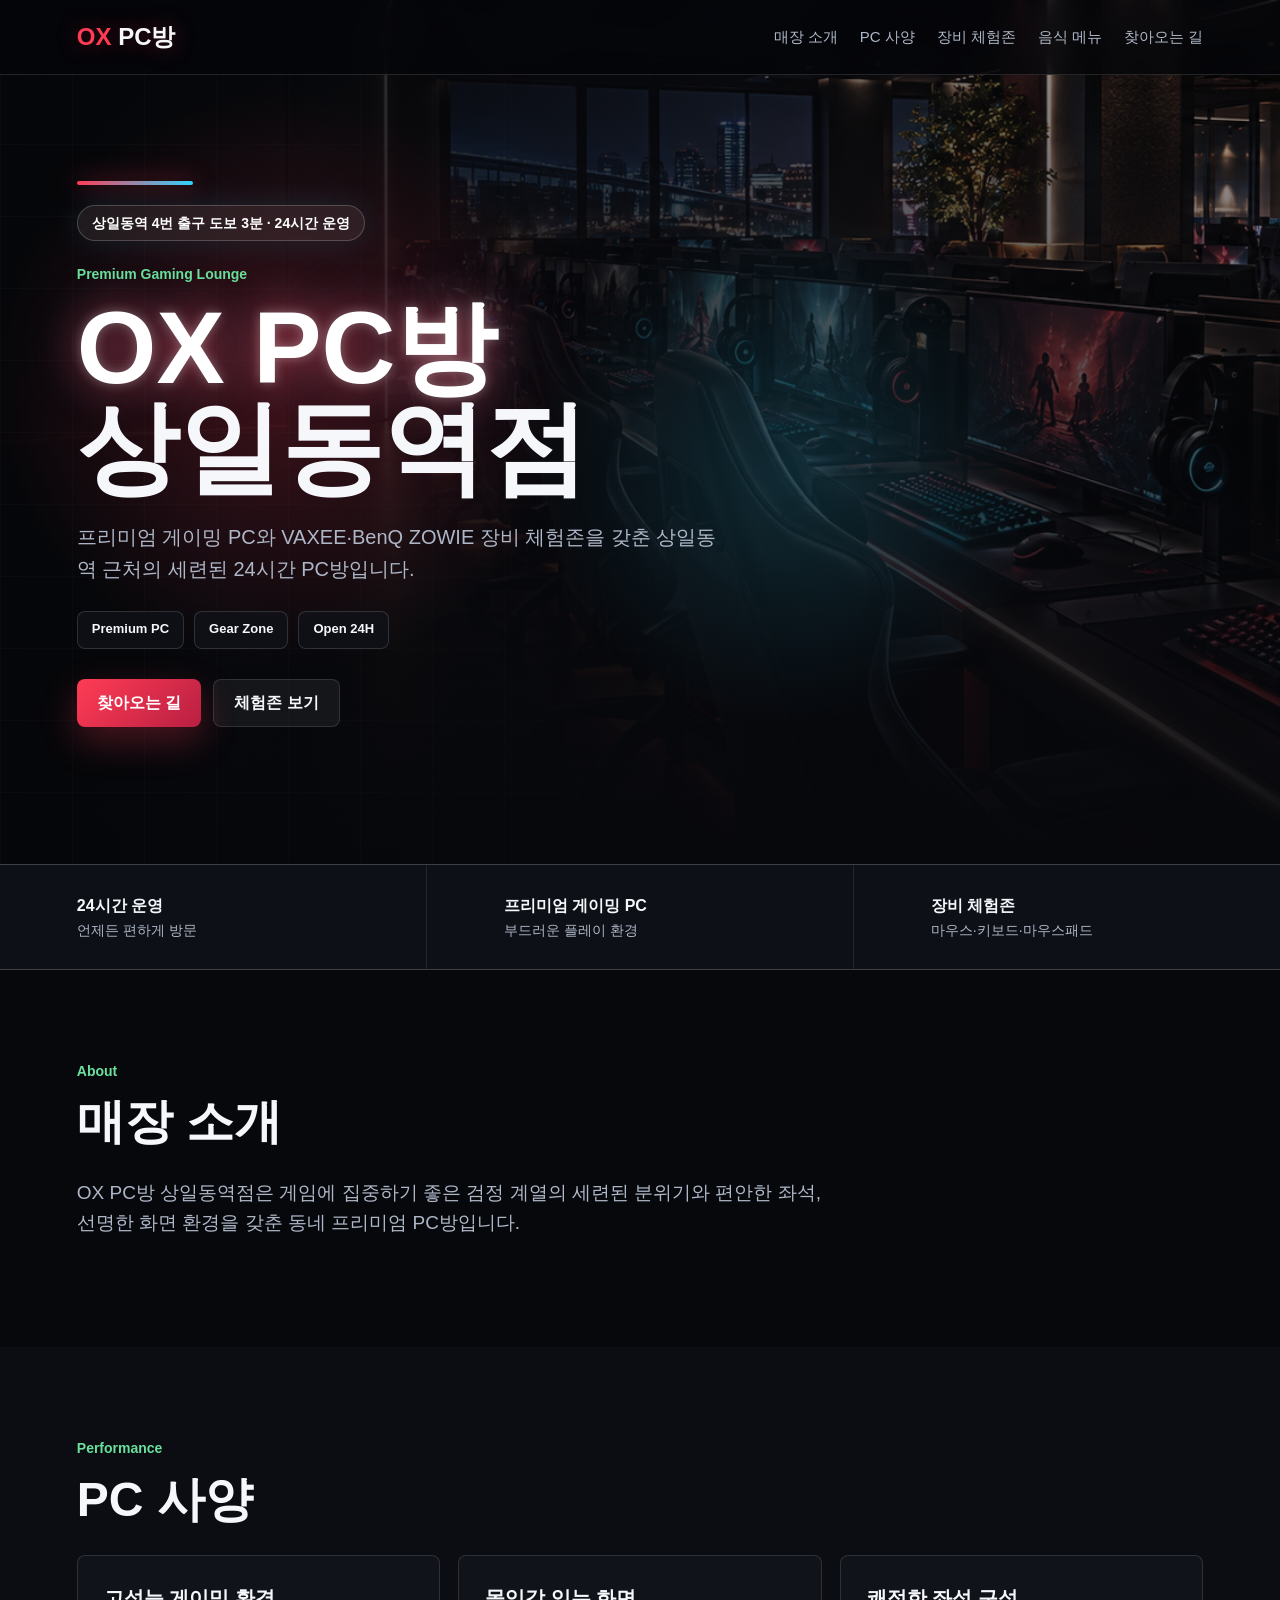
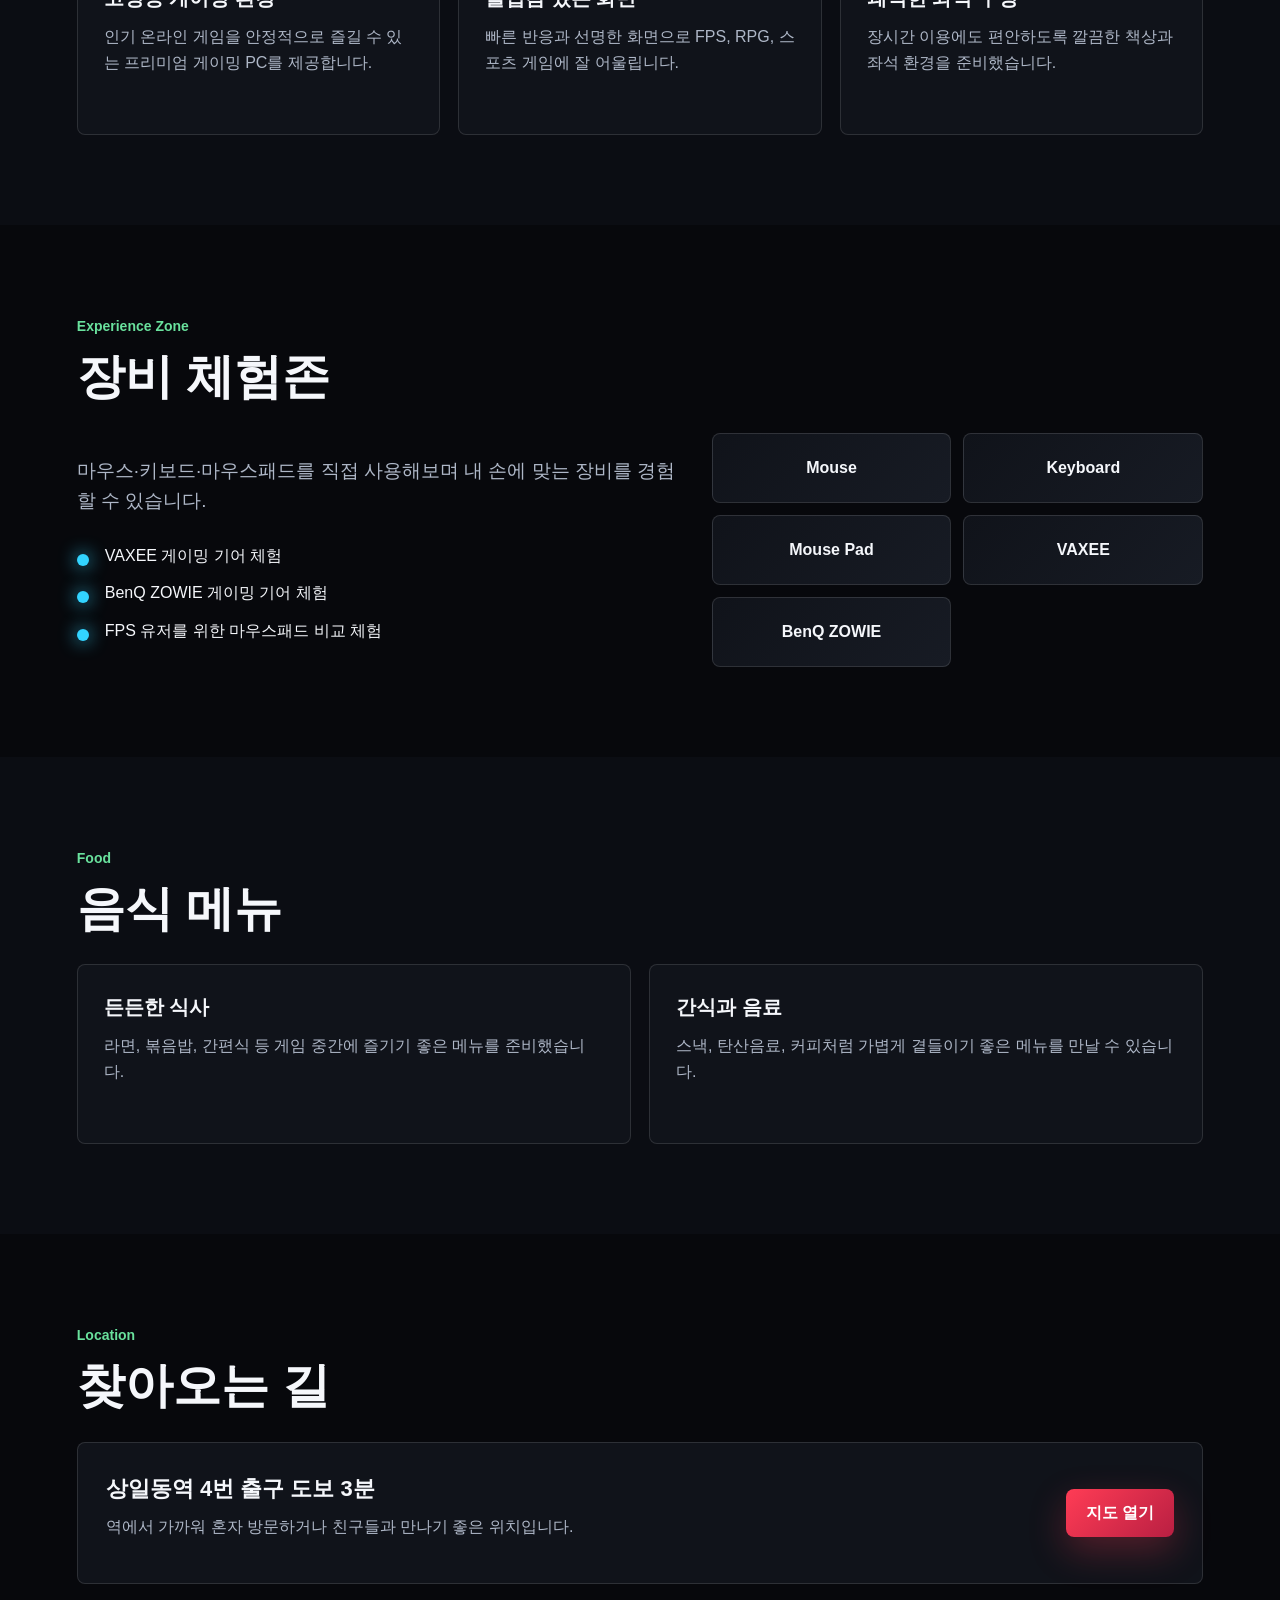
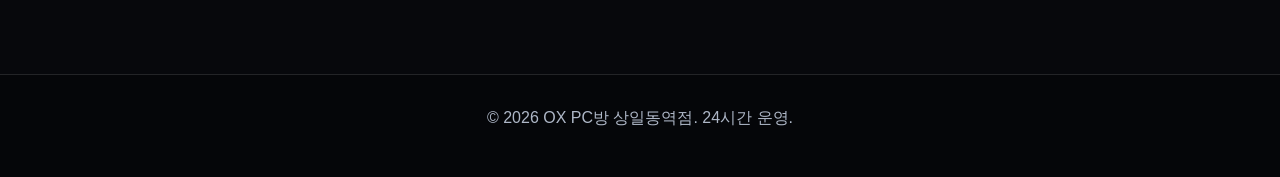
==== index.html @ 12f7b192 "OX PC방 홈페이지 첫 버전" ====
<!DOCTYPE html>
<html lang="ko">
<head>
  <meta charset="UTF-8">
  <meta name="viewport" content="width=device-width, initial-scale=1.0">
  <title>OX PC방 상일동역점</title>
  <link rel="stylesheet" href="styles.css">
</head>
<body>
  <header class="site-header">
    <a class="logo" href="#home" aria-label="OX PC방 상일동역점 홈">
      <span>OX</span> PC방
    </a>

    <button class="menu-button" type="button" aria-label="메뉴 열기" aria-expanded="false">
      <span></span>
      <span></span>
      <span></span>
    </button>

    <nav class="nav-menu" aria-label="주요 메뉴">
      <a href="#intro">매장 소개</a>
      <a href="#spec">PC 사양</a>
      <a href="#gear">장비 체험존</a>
      <a href="#food">음식 메뉴</a>
      <a href="#location">찾아오는 길</a>
    </nav>
  </header>

  <main>
    <section id="home" class="hero">
      <div class="hero-overlay"></div>
      <div class="hero-grid"></div>
      <div class="hero-content">
        <p class="hero-badge">상일동역 4번 출구 도보 3분 · 24시간 운영</p>
        <p class="eyebrow">Premium Gaming Lounge</p>
        <h1>
          <span class="hero-brand">OX PC방</span>
          <span>상일동역점</span>
        </h1>
        <p class="hero-text">
          프리미엄 게이밍 PC와 VAXEE·BenQ ZOWIE 장비 체험존을 갖춘
          상일동역 근처의 세련된 24시간 PC방입니다.
        </p>
        <div class="hero-highlights" aria-label="핵심 장점">
          <span>Premium PC</span>
          <span>Gear Zone</span>
          <span>Open 24H</span>
        </div>
        <div class="hero-actions">
          <a class="primary-button" href="#location">찾아오는 길</a>
          <a class="secondary-button" href="#gear">체험존 보기</a>
        </div>
      </div>
    </section>

    <section class="quick-info" aria-label="핵심 정보">
      <div>
        <strong>24시간 운영</strong>
        <span>언제든 편하게 방문</span>
      </div>
      <div>
        <strong>프리미엄 게이밍 PC</strong>
        <span>부드러운 플레이 환경</span>
      </div>
      <div>
        <strong>장비 체험존</strong>
        <span>마우스·키보드·마우스패드</span>
      </div>
    </section>

    <section id="intro" class="section">
      <div class="section-heading">
        <p class="eyebrow">About</p>
        <h2>매장 소개</h2>
      </div>
      <p class="section-lead">
        OX PC방 상일동역점은 게임에 집중하기 좋은 검정 계열의 세련된 분위기와 편안한 좌석,
        선명한 화면 환경을 갖춘 동네 프리미엄 PC방입니다.
      </p>
    </section>

    <section id="spec" class="section dark-band">
      <div class="section-heading">
        <p class="eyebrow">Performance</p>
        <h2>PC 사양</h2>
      </div>
      <div class="card-grid">
        <article class="info-card">
          <h3>고성능 게이밍 환경</h3>
          <p>인기 온라인 게임을 안정적으로 즐길 수 있는 프리미엄 게이밍 PC를 제공합니다.</p>
        </article>
        <article class="info-card">
          <h3>몰입감 있는 화면</h3>
          <p>빠른 반응과 선명한 화면으로 FPS, RPG, 스포츠 게임에 잘 어울립니다.</p>
        </article>
        <article class="info-card">
          <h3>쾌적한 좌석 구성</h3>
          <p>장시간 이용에도 편안하도록 깔끔한 책상과 좌석 환경을 준비했습니다.</p>
        </article>
      </div>
    </section>

    <section id="gear" class="section">
      <div class="section-heading">
        <p class="eyebrow">Experience Zone</p>
        <h2>장비 체험존</h2>
      </div>
      <div class="split-layout">
        <div>
          <p class="section-lead">
            마우스·키보드·마우스패드를 직접 사용해보며 내 손에 맞는 장비를 경험할 수 있습니다.
          </p>
          <ul class="check-list">
            <li>VAXEE 게이밍 기어 체험</li>
            <li>BenQ ZOWIE 게이밍 기어 체험</li>
            <li>FPS 유저를 위한 마우스패드 비교 체험</li>
          </ul>
        </div>
        <div class="gear-panel" aria-label="체험 가능 장비">
          <span>Mouse</span>
          <span>Keyboard</span>
          <span>Mouse Pad</span>
          <span>VAXEE</span>
          <span>BenQ ZOWIE</span>
        </div>
      </div>
    </section>

    <section id="food" class="section dark-band">
      <div class="section-heading">
        <p class="eyebrow">Food</p>
        <h2>음식 메뉴</h2>
      </div>
      <div class="menu-list">
        <article>
          <h3>든든한 식사</h3>
          <p>라면, 볶음밥, 간편식 등 게임 중간에 즐기기 좋은 메뉴를 준비했습니다.</p>
        </article>
        <article>
          <h3>간식과 음료</h3>
          <p>스낵, 탄산음료, 커피처럼 가볍게 곁들이기 좋은 메뉴를 만날 수 있습니다.</p>
        </article>
      </div>
    </section>

    <section id="location" class="section location-section">
      <div class="section-heading">
        <p class="eyebrow">Location</p>
        <h2>찾아오는 길</h2>
      </div>
      <div class="location-box">
        <div>
          <strong>상일동역 4번 출구 도보 3분</strong>
          <p>역에서 가까워 혼자 방문하거나 친구들과 만나기 좋은 위치입니다.</p>
        </div>
        <a class="primary-button" href="https://map.naver.com/" target="_blank" rel="noreferrer">지도 열기</a>
      </div>
    </section>
  </main>

  <footer class="site-footer">
    <p>© <span id="year"></span> OX PC방 상일동역점. 24시간 운영.</p>
  </footer>

  <script src="script.js"></script>
</body>
</html>
---- styles.css ----
:root {
  --bg: #07080c;
  --panel: #10131a;
  --panel-light: #171b24;
  --text: #f5f7fb;
  --muted: #aeb7c7;
  --red: #ff3c55;
  --cyan: #32d4ff;
  --green: #69e19d;
  --line: rgba(255, 255, 255, 0.12);
}

* {
  box-sizing: border-box;
}

html {
  scroll-behavior: smooth;
}

body {
  margin: 0;
  color: var(--text);
  background: var(--bg);
  font-family: Arial, "Noto Sans KR", sans-serif;
  line-height: 1.6;
}

a {
  color: inherit;
  text-decoration: none;
}

.site-header {
  position: fixed;
  top: 0;
  left: 0;
  z-index: 10;
  width: 100%;
  display: flex;
  align-items: center;
  justify-content: space-between;
  padding: 18px 6vw;
  background: rgba(5, 6, 9, 0.78);
  border-bottom: 1px solid var(--line);
  backdrop-filter: blur(14px);
}

.logo {
  font-size: 24px;
  font-weight: 800;
  letter-spacing: 0;
  text-shadow: 0 0 22px rgba(255, 60, 85, 0.34);
}

.logo span {
  color: var(--red);
}

.nav-menu {
  display: flex;
  gap: 22px;
  color: var(--muted);
  font-size: 15px;
}

.nav-menu a:hover {
  color: var(--cyan);
}

.menu-button {
  display: none;
  width: 42px;
  height: 42px;
  padding: 10px;
  background: var(--panel);
  border: 1px solid var(--line);
  border-radius: 8px;
}

.menu-button span {
  display: block;
  height: 2px;
  margin: 5px 0;
  background: var(--text);
}

.hero {
  position: relative;
  min-height: 96vh;
  display: flex;
  align-items: center;
  padding: 140px 6vw 96px;
  overflow: hidden;
  background: url("assets/hero-pcroom.png") center / cover no-repeat;
}

.hero-overlay {
  position: absolute;
  inset: 0;
  background:
    radial-gradient(circle at 22% 44%, rgba(255, 60, 85, 0.22), transparent 26%),
    radial-gradient(circle at 62% 54%, rgba(50, 212, 255, 0.16), transparent 28%),
    linear-gradient(90deg, rgba(5, 6, 9, 0.96) 0%, rgba(7, 8, 12, 0.76) 42%, rgba(7, 8, 12, 0.20) 100%),
    linear-gradient(180deg, rgba(7, 8, 12, 0.10) 0%, #07080c 100%);
}

.hero-grid {
  position: absolute;
  inset: 0;
  opacity: 0.26;
  background-image:
    linear-gradient(rgba(255, 255, 255, 0.08) 1px, transparent 1px),
    linear-gradient(90deg, rgba(255, 255, 255, 0.08) 1px, transparent 1px);
  background-size: 72px 72px;
  mask-image: linear-gradient(90deg, black, transparent 70%);
}

.hero-content {
  position: relative;
  width: min(760px, 100%);
  padding-top: 24px;
}

.hero-content::before {
  content: "";
  position: absolute;
  top: 0;
  left: 0;
  width: 116px;
  height: 4px;
  border-radius: 999px;
  background: linear-gradient(90deg, var(--red), var(--cyan));
  box-shadow: 0 0 24px rgba(255, 60, 85, 0.65);
}

.hero-badge {
  display: inline-flex;
  align-items: center;
  min-height: 36px;
  padding: 0 14px;
  margin: 0 0 22px;
  color: #ffffff;
  background: rgba(255, 255, 255, 0.08);
  border: 1px solid rgba(255, 255, 255, 0.20);
  border-radius: 999px;
  box-shadow: 0 0 32px rgba(50, 212, 255, 0.12);
  backdrop-filter: blur(12px);
  font-size: 14px;
  font-weight: 700;
}

.eyebrow {
  margin: 0 0 12px;
  color: var(--green);
  font-size: 14px;
  font-weight: 700;
}

h1,
h2,
h3,
p {
  margin-top: 0;
}

h1 {
  margin-bottom: 22px;
  font-size: clamp(48px, 8vw, 104px);
  line-height: 0.98;
}

h1 span {
  display: block;
}

.hero-brand {
  color: #ffffff;
  text-shadow:
    0 0 12px rgba(255, 255, 255, 0.32),
    0 0 42px rgba(255, 60, 85, 0.56),
    0 0 70px rgba(50, 212, 255, 0.24);
}

h2 {
  margin-bottom: 0;
  font-size: clamp(30px, 4vw, 48px);
  line-height: 1.15;
}

h3 {
  margin-bottom: 10px;
  font-size: 20px;
}

.hero-text {
  max-width: 640px;
  color: var(--muted);
  font-size: 20px;
}

.hero-highlights {
  display: flex;
  flex-wrap: wrap;
  gap: 10px;
  margin-top: 26px;
}

.hero-highlights span {
  display: inline-flex;
  align-items: center;
  min-height: 38px;
  padding: 0 14px;
  color: var(--text);
  background: rgba(16, 19, 26, 0.76);
  border: 1px solid rgba(255, 255, 255, 0.14);
  border-radius: 8px;
  font-size: 13px;
  font-weight: 800;
}

.hero-actions {
  display: flex;
  flex-wrap: wrap;
  gap: 12px;
  margin-top: 30px;
}

.primary-button,
.secondary-button {
  display: inline-flex;
  align-items: center;
  justify-content: center;
  min-height: 48px;
  padding: 0 20px;
  border-radius: 8px;
  font-weight: 700;
}

.primary-button {
  background: linear-gradient(135deg, var(--red), #b91f42);
  color: white;
  box-shadow: 0 14px 36px rgba(255, 60, 85, 0.28);
}

.secondary-button {
  border: 1px solid var(--line);
  background: rgba(255, 255, 255, 0.06);
}

.primary-button:hover,
.secondary-button:hover {
  transform: translateY(-2px);
  transition: transform 0.2s ease, border-color 0.2s ease;
}

.secondary-button:hover {
  border-color: rgba(50, 212, 255, 0.55);
}

.quick-info {
  display: grid;
  grid-template-columns: repeat(3, 1fr);
  gap: 1px;
  background: var(--line);
  border-top: 1px solid var(--line);
  border-bottom: 1px solid var(--line);
}

.quick-info div {
  padding: 28px 6vw;
  background: #0d1016;
}

.quick-info strong,
.quick-info span {
  display: block;
}

.quick-info span {
  color: var(--muted);
  font-size: 14px;
}

.section {
  padding: 90px 6vw;
}

.dark-band {
  background: #0b0d13;
}

.section-heading {
  margin-bottom: 28px;
}

.section-lead {
  max-width: 760px;
  color: var(--muted);
  font-size: 19px;
}

.card-grid {
  display: grid;
  grid-template-columns: repeat(3, 1fr);
  gap: 18px;
}

.info-card,
.menu-list article {
  min-height: 180px;
  padding: 26px;
  background: var(--panel);
  border: 1px solid var(--line);
  border-radius: 8px;
}

.info-card p,
.menu-list p,
.location-box p {
  color: var(--muted);
}

.split-layout {
  display: grid;
  grid-template-columns: 1.1fr 0.9fr;
  gap: 34px;
  align-items: center;
}

.check-list {
  display: grid;
  gap: 12px;
  padding: 0;
  margin: 26px 0 0;
  list-style: none;
}

.check-list li {
  padding-left: 28px;
  position: relative;
}

.check-list li::before {
  content: "";
  position: absolute;
  left: 0;
  top: 11px;
  width: 12px;
  height: 12px;
  border-radius: 50%;
  background: var(--cyan);
  box-shadow: 0 0 18px var(--cyan);
}

.gear-panel {
  display: grid;
  grid-template-columns: repeat(2, minmax(0, 1fr));
  gap: 12px;
}

.gear-panel span {
  min-height: 70px;
  display: flex;
  align-items: center;
  justify-content: center;
  padding: 14px;
  color: var(--text);
  background: linear-gradient(135deg, var(--panel), var(--panel-light));
  border: 1px solid var(--line);
  border-radius: 8px;
  text-align: center;
  font-weight: 700;
}

.menu-list {
  display: grid;
  grid-template-columns: repeat(2, 1fr);
  gap: 18px;
}

.location-box {
  display: flex;
  align-items: center;
  justify-content: space-between;
  gap: 22px;
  padding: 28px;
  background: var(--panel);
  border: 1px solid var(--line);
  border-radius: 8px;
}

.location-box strong {
  display: block;
  margin-bottom: 8px;
  font-size: 22px;
}

.site-footer {
  padding: 30px 6vw;
  color: var(--muted);
  background: #050609;
  border-top: 1px solid var(--line);
  text-align: center;
}

@media (max-width: 820px) {
  .site-header {
    padding: 14px 5vw;
  }

  .menu-button {
    display: block;
  }

  .nav-menu {
    position: absolute;
    top: 70px;
    left: 5vw;
    right: 5vw;
    display: none;
    flex-direction: column;
    gap: 0;
    background: rgba(16, 19, 26, 0.98);
    border: 1px solid var(--line);
    border-radius: 8px;
    overflow: hidden;
  }

  .nav-menu.is-open {
    display: flex;
  }

  .nav-menu a {
    padding: 15px 18px;
    border-bottom: 1px solid var(--line);
  }

  .nav-menu a:last-child {
    border-bottom: 0;
  }

  .hero {
    min-height: 88vh;
    padding: 118px 5vw 70px;
    background-position: 60% center;
  }

  .hero-overlay {
    background:
      radial-gradient(circle at 34% 38%, rgba(255, 60, 85, 0.20), transparent 32%),
      linear-gradient(90deg, rgba(7, 8, 12, 0.95) 0%, rgba(7, 8, 12, 0.80) 100%),
      linear-gradient(180deg, rgba(7, 8, 12, 0.05) 0%, #07080c 100%);
  }

  .hero-grid {
    background-size: 48px 48px;
  }

  .hero-text {
    font-size: 18px;
  }

  .quick-info,
  .card-grid,
  .split-layout,
  .menu-list {
    grid-template-columns: 1fr;
  }

  .quick-info div,
  .section {
    padding-left: 5vw;
    padding-right: 5vw;
  }

  .section {
    padding-top: 70px;
    padding-bottom: 70px;
  }

  .location-box {
    align-items: stretch;
    flex-direction: column;
  }
}

@media (max-width: 480px) {
  h1 {
    font-size: 44px;
  }

  .hero-badge {
    align-items: flex-start;
    height: auto;
    padding: 9px 12px;
    line-height: 1.4;
  }

  .hero-actions a,
  .location-box a {
    width: 100%;
  }

  .gear-panel {
    grid-template-columns: 1fr;
  }
}
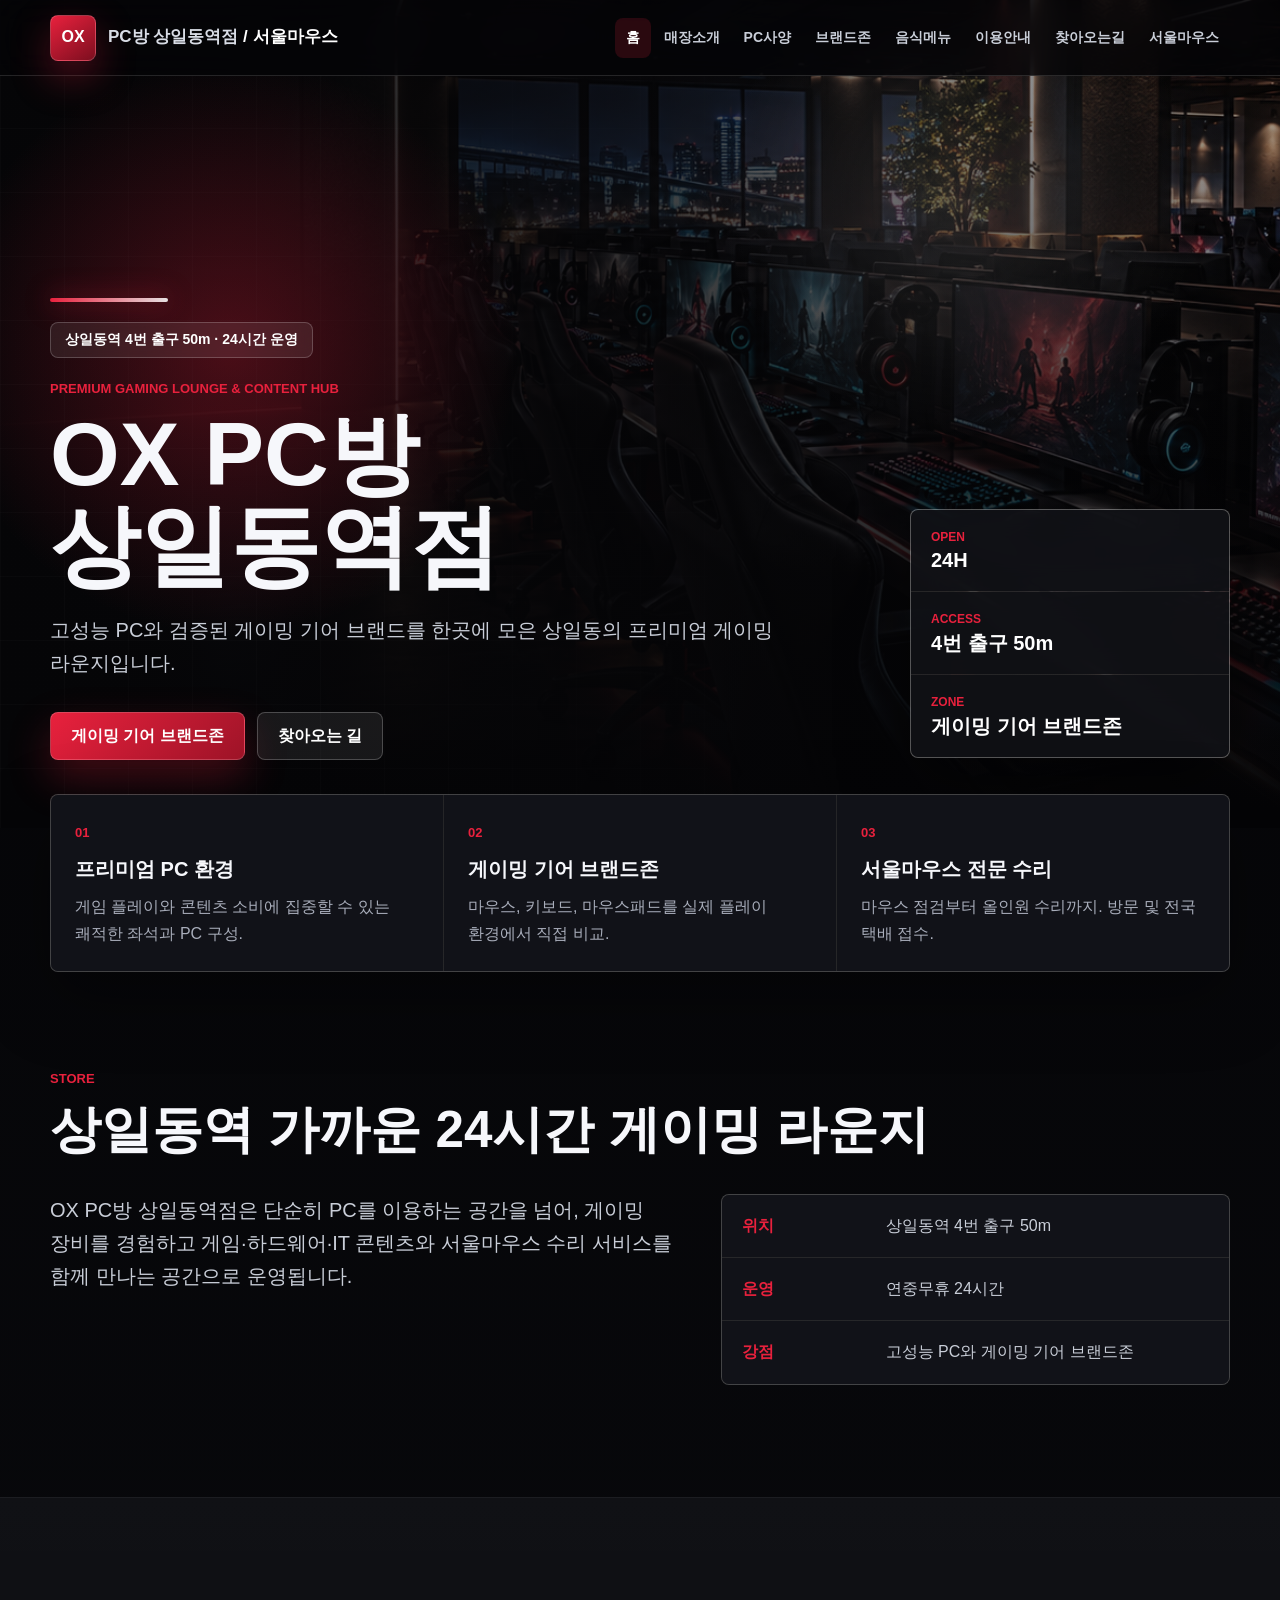
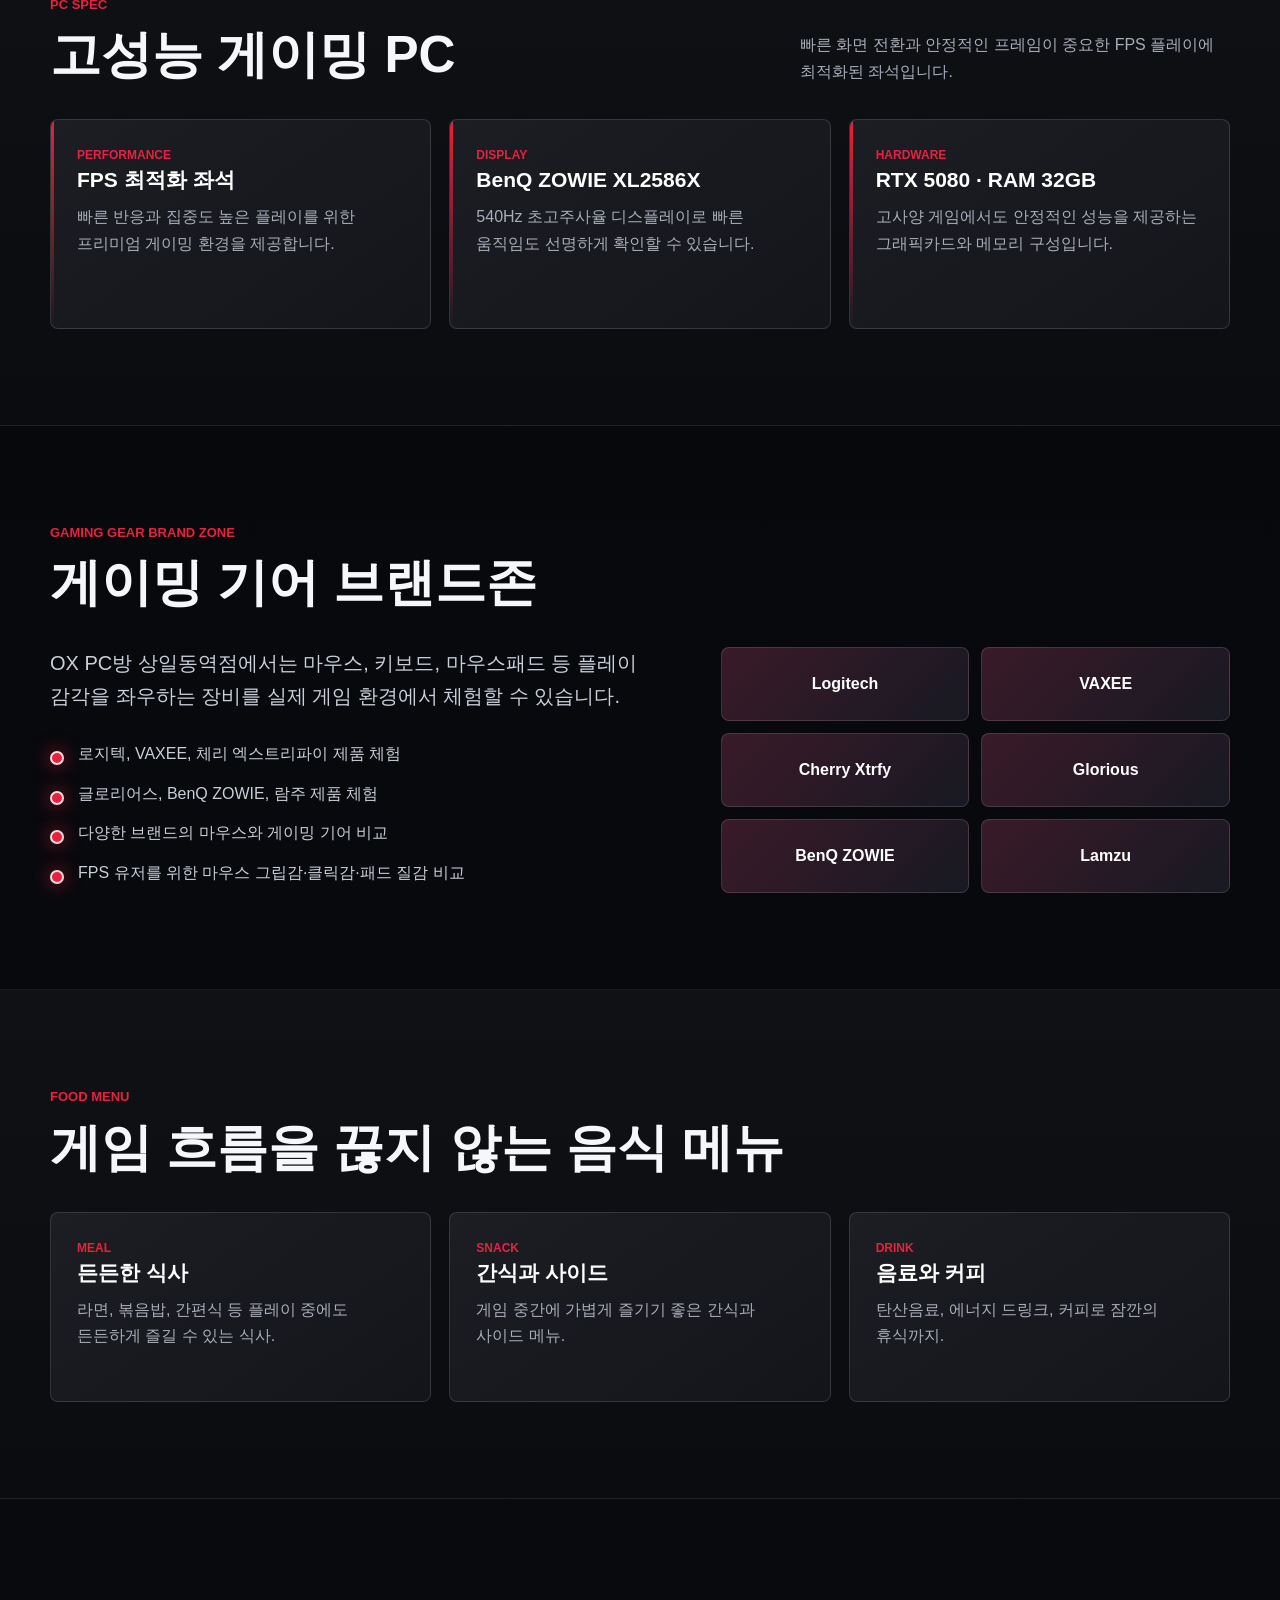
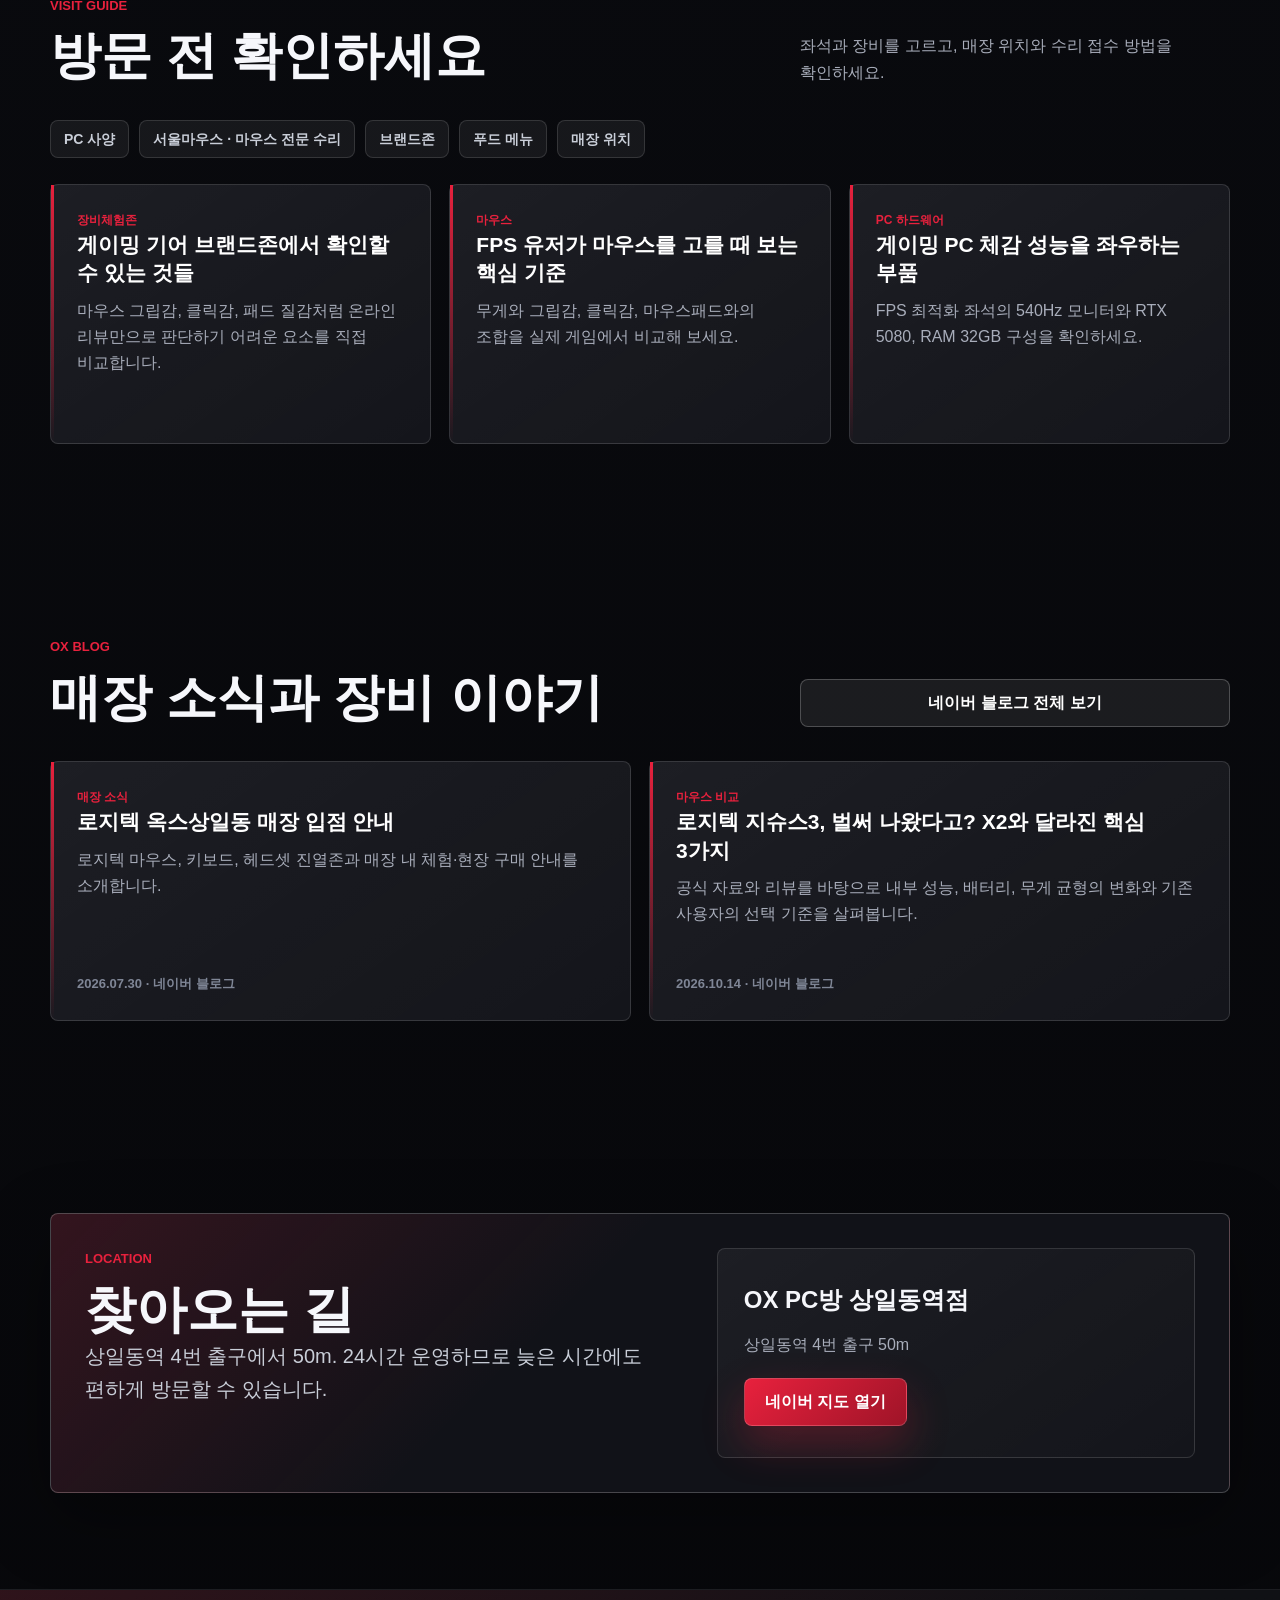
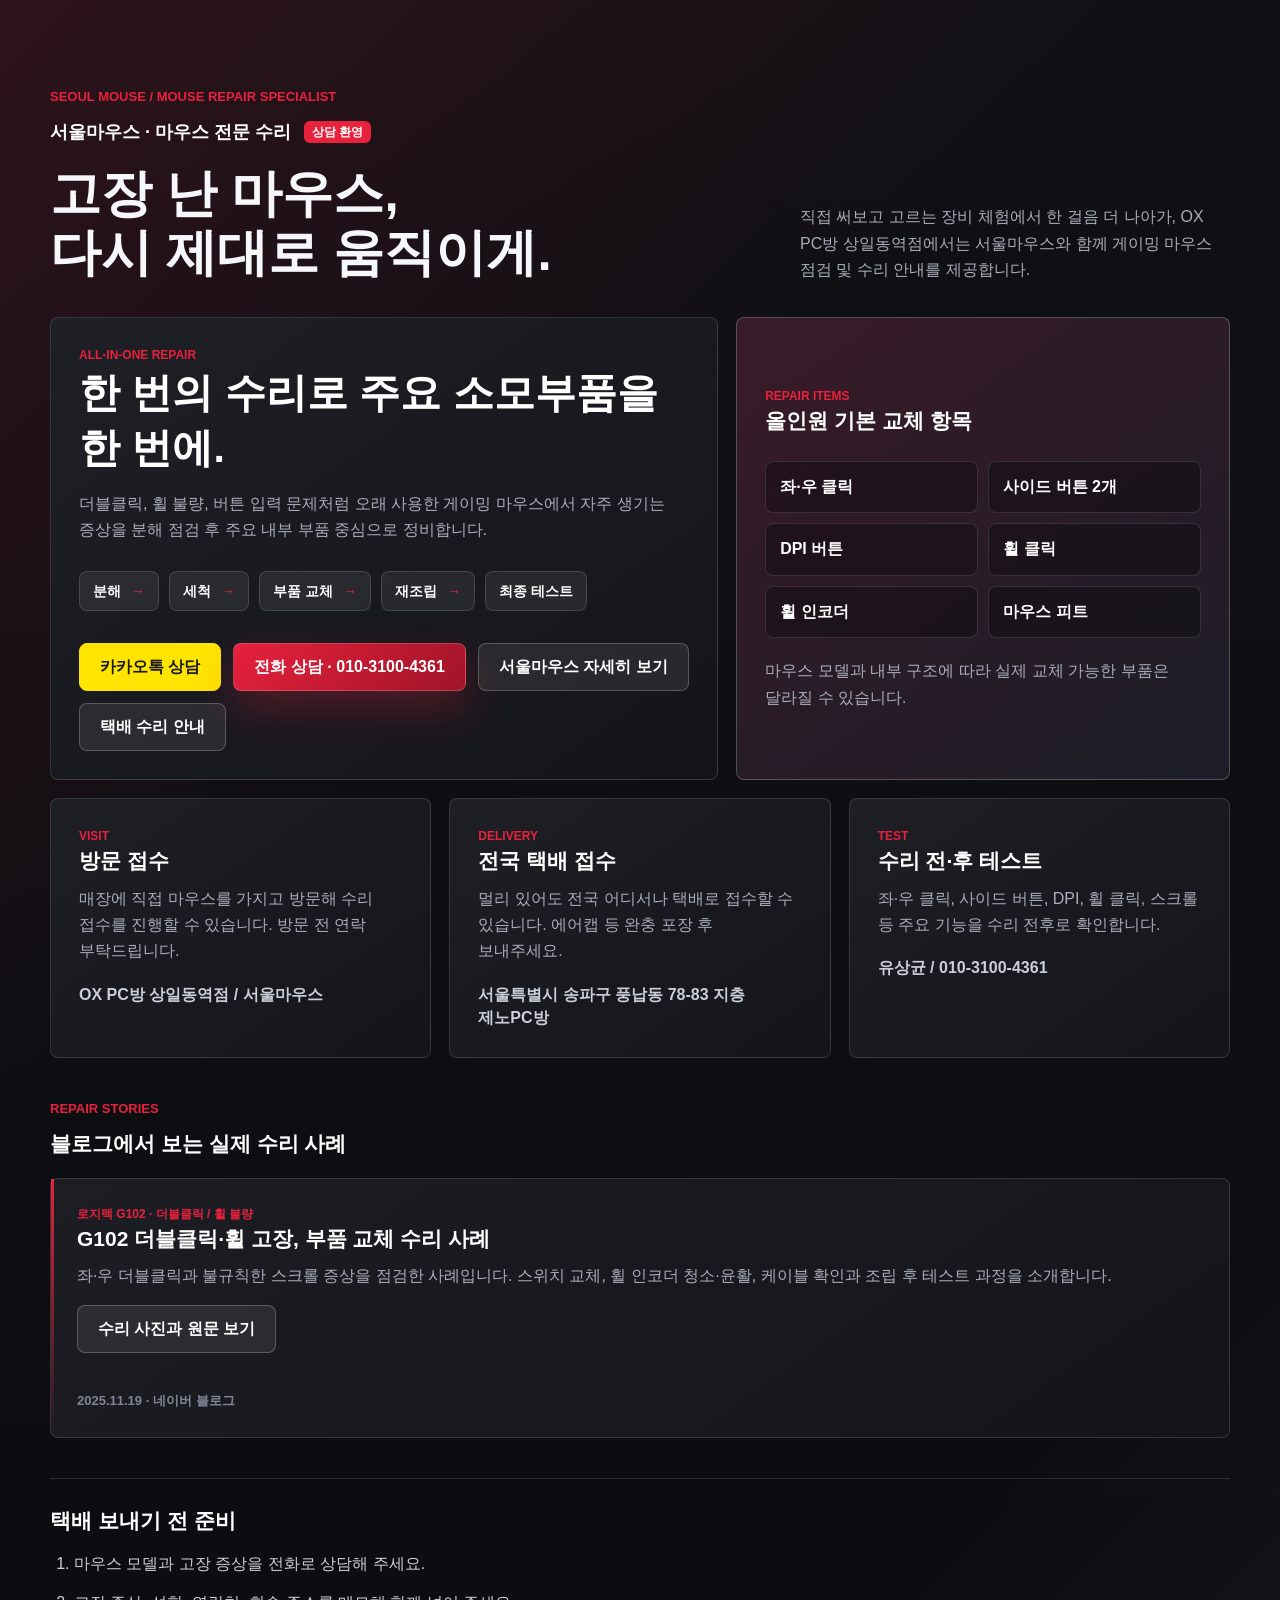
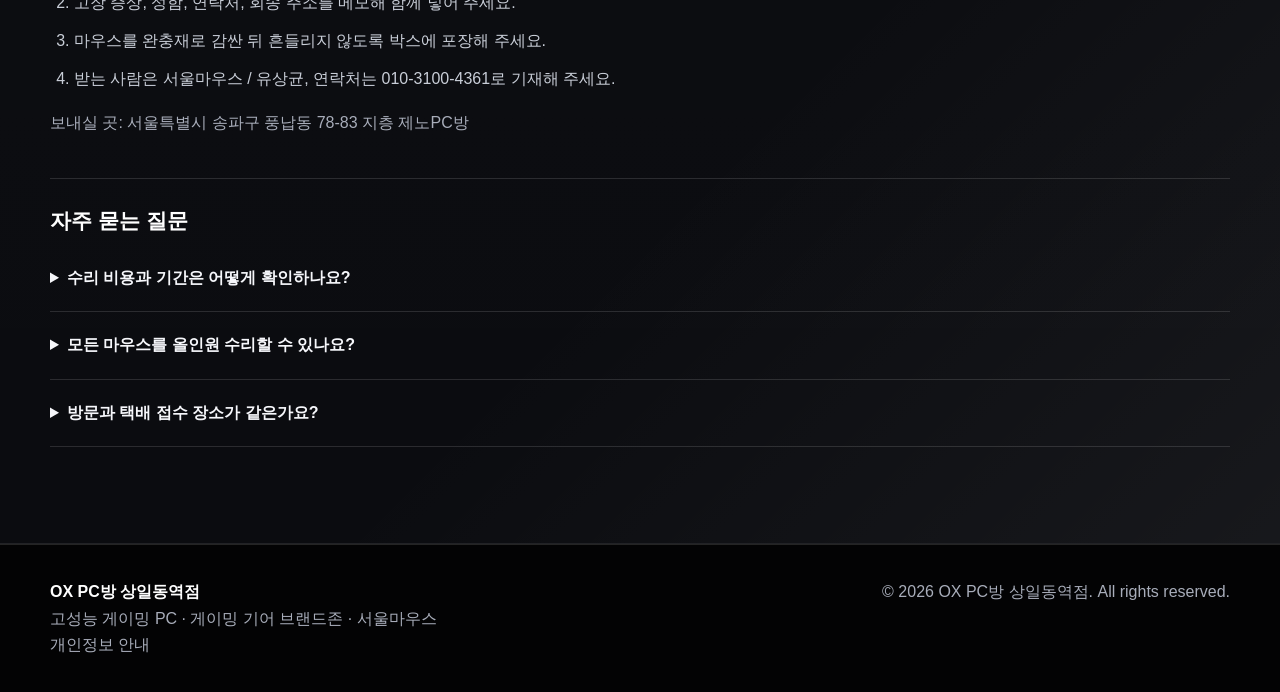
==== commit b4c7c3ac: "Complete OX PC and Seoul Mouse site with security and search metadata" ====
--- a/index.html
+++ b/index.html
@@ -2,165 +2,422 @@
 <html lang="ko">
 <head>
   <meta charset="UTF-8">
+  <meta http-equiv="Content-Security-Policy" content="default-src 'self'; script-src 'self' 'sha256-T2YbvCAfs9h0RLN4N0GdD/VZF8YoBCzaIU+To4SzlkU='; style-src 'self'; img-src 'self' data:; font-src 'self'; connect-src 'self'; object-src 'none'; base-uri 'none'; form-action 'none'; upgrade-insecure-requests">
+  <meta name="referrer" content="strict-origin-when-cross-origin">
   <meta name="viewport" content="width=device-width, initial-scale=1.0">
-  <title>OX PC방 상일동역점</title>
+  <title>OX PC방 상일동역점 / 서울마우스 | 게이밍 기어 브랜드존</title>
+  <meta name="description" content="상일동역 4번 출구 50m, 24시간 운영하는 OX PC방 상일동역점. 고성능 게이밍 PC, 게이밍 기어 브랜드존과 서울마우스 수리 서비스를 만나보세요.">
+  <meta name="keywords" content="OX PC방 상일동역점, 상일동 PC방, 상일동역 PC방, 게이밍 기어 브랜드존, BenQ ZOWIE, VAXEE, Logitech, 마우스 수리, 서울마우스, PC 하드웨어">
+  <meta name="author" content="OX PC방 상일동역점">
+  <meta name="robots" content="index, follow">
+  <meta property="og:type" content="website">
+  <meta property="og:locale" content="ko_KR">
+  <meta property="og:site_name" content="OX PC방 상일동역점">
+  <meta property="og:title" content="OX PC방 상일동역점 / 서울마우스">
+  <meta property="og:description" content="상일동역 4번 출구 50m, 24시간 운영. 고성능 PC와 다양한 게이밍 기어를 직접 경험하세요.">
+  <meta property="og:image" content="assets/hero-pcroom.png">
+  <meta property="og:url" content="https://anarita82.github.io/oxpc-web/">
+  <link rel="canonical" href="https://anarita82.github.io/oxpc-web/">
+  <link rel="preload" href="assets/hero-pcroom.png" as="image">
   <link rel="stylesheet" href="styles.css">
+  <script type="application/ld+json">
+    {
+      "@context": "https://schema.org",
+      "@type": "InternetCafe",
+      "name": "OX PC방 상일동역점",
+      "description": "상일동역 4번 출구 50m 거리에 있는 24시간 프리미엄 게이밍 PC방과 게이밍 기어 브랜드존입니다.",
+      "image": "https://anarita82.github.io/oxpc-web/assets/hero-pcroom.png",
+      "url": "https://anarita82.github.io/oxpc-web/",
+      "openingHours": "Mo-Su 00:00-23:59",
+      "areaServed": "서울 강동구 상일동",
+      "amenityFeature": [
+        {"@type": "LocationFeatureSpecification", "name": "게이밍 기어 브랜드존", "value": true},
+        {"@type": "LocationFeatureSpecification", "name": "게이밍 장비 체험", "value": true},
+        {"@type": "LocationFeatureSpecification", "name": "24시간 운영", "value": true}
+      ]
+    }
+  </script>
 </head>
 <body>
-  <header class="site-header">
-    <a class="logo" href="#home" aria-label="OX PC방 상일동역점 홈">
-      <span>OX</span> PC방
+  <a class="skip-link" href="#main">본문 바로가기</a>
+
+  <header class="site-header" data-header>
+    <a class="brand" href="#home" aria-label="OX PC방 상일동역점과 서울마우스 홈">
+      <span class="brand-mark">OX</span>
+      <span class="brand-text"><span class="brand-store brand-store-full">PC방 상일동역점</span><span class="brand-store brand-store-short">PC방</span> <b>/ 서울마우스</b></span>
     </a>
 
-    <button class="menu-button" type="button" aria-label="메뉴 열기" aria-expanded="false">
+    <button class="menu-button" type="button" aria-label="메뉴 열기" aria-expanded="false" aria-controls="site-navigation">
       <span></span>
       <span></span>
       <span></span>
     </button>
 
-    <nav class="nav-menu" aria-label="주요 메뉴">
-      <a href="#intro">매장 소개</a>
-      <a href="#spec">PC 사양</a>
-      <a href="#gear">장비 체험존</a>
-      <a href="#food">음식 메뉴</a>
-      <a href="#location">찾아오는 길</a>
+    <nav id="site-navigation" class="nav-menu" aria-label="주요 메뉴">
+      <a href="#home">홈</a>
+      <a href="#intro">매장소개</a>
+      <a href="#spec">PC사양</a>
+      <a href="#gear">브랜드존</a>
+      <a href="#food">음식메뉴</a>
+      <a href="#content">이용안내</a>
+      <a href="#location">찾아오는길</a>
+      <a href="#seoulmouse">서울마우스</a>
     </nav>
   </header>
 
-  <main>
-    <section id="home" class="hero">
-      <div class="hero-overlay"></div>
+  <main id="main">
+    <section id="home" class="hero" aria-labelledby="hero-title">
+      <div class="hero-media" role="img" aria-label="어두운 조명과 레드 포인트가 있는 프리미엄 PC방 공간"></div>
+      <div class="hero-scrim"></div>
       <div class="hero-grid"></div>
       <div class="hero-content">
-        <p class="hero-badge">상일동역 4번 출구 도보 3분 · 24시간 운영</p>
-        <p class="eyebrow">Premium Gaming Lounge</p>
-        <h1>
-          <span class="hero-brand">OX PC방</span>
-          <span>상일동역점</span>
-        </h1>
+        <p class="hero-badge">상일동역 4번 출구 50m · 24시간 운영</p>
+        <p class="eyebrow">Premium Gaming Lounge & Content Hub</p>
+        <h1 id="hero-title">OX PC방 상일동역점</h1>
         <p class="hero-text">
-          프리미엄 게이밍 PC와 VAXEE·BenQ ZOWIE 장비 체험존을 갖춘
-          상일동역 근처의 세련된 24시간 PC방입니다.
+          고성능 PC와 검증된 게이밍 기어 브랜드를 한곳에 모은
+          상일동의 프리미엄 게이밍 라운지입니다.
         </p>
-        <div class="hero-highlights" aria-label="핵심 장점">
-          <span>Premium PC</span>
-          <span>Gear Zone</span>
-          <span>Open 24H</span>
-        </div>
-        <div class="hero-actions">
-          <a class="primary-button" href="#location">찾아오는 길</a>
-          <a class="secondary-button" href="#gear">체험존 보기</a>
-        </div>
-      </div>
-    </section>
-
-    <section class="quick-info" aria-label="핵심 정보">
-      <div>
-        <strong>24시간 운영</strong>
-        <span>언제든 편하게 방문</span>
-      </div>
-      <div>
-        <strong>프리미엄 게이밍 PC</strong>
-        <span>부드러운 플레이 환경</span>
-      </div>
-      <div>
-        <strong>장비 체험존</strong>
-        <span>마우스·키보드·마우스패드</span>
-      </div>
-    </section>
-
-    <section id="intro" class="section">
+        <div class="hero-actions" aria-label="빠른 이동">
+          <a class="button button-primary" href="#gear">게이밍 기어 브랜드존</a>
+          <a class="button button-ghost" href="#location">찾아오는 길</a>
+        </div>
+      </div>
+      <aside class="hero-panel" aria-label="매장 핵심 정보">
+        <div>
+          <span>Open</span>
+          <strong>24H</strong>
+        </div>
+        <div>
+          <span>Access</span>
+          <strong>4번 출구 50m</strong>
+        </div>
+        <div>
+          <span>Zone</span>
+          <strong>게이밍 기어 브랜드존</strong>
+        </div>
+      </aside>
+    </section>
+
+    <section class="quick-strip" aria-label="핵심 서비스">
+      <article>
+        <span>01</span>
+        <strong>프리미엄 PC 환경</strong>
+        <p>게임 플레이와 콘텐츠 소비에 집중할 수 있는 쾌적한 좌석과 PC 구성.</p>
+      </article>
+      <article>
+        <span>02</span>
+        <strong>게이밍 기어 브랜드존</strong>
+        <p>마우스, 키보드, 마우스패드를 실제 플레이 환경에서 직접 비교.</p>
+      </article>
+      <article>
+        <span>03</span>
+        <strong>서울마우스 전문 수리</strong>
+        <p>마우스 점검부터 올인원 수리까지. 방문 및 전국 택배 접수.</p>
+      </article>
+    </section>
+
+    <section id="intro" class="section section-intro" aria-labelledby="intro-title">
       <div class="section-heading">
-        <p class="eyebrow">About</p>
-        <h2>매장 소개</h2>
-      </div>
-      <p class="section-lead">
-        OX PC방 상일동역점은 게임에 집중하기 좋은 검정 계열의 세련된 분위기와 편안한 좌석,
-        선명한 화면 환경을 갖춘 동네 프리미엄 PC방입니다.
-      </p>
-    </section>
-
-    <section id="spec" class="section dark-band">
+        <p class="eyebrow">Store</p>
+        <h2 id="intro-title">상일동역 가까운 24시간 게이밍 라운지</h2>
+      </div>
+      <div class="intro-layout">
+        <p class="section-lead">
+          OX PC방 상일동역점은 단순히 PC를 이용하는 공간을 넘어, 게이밍 장비를 경험하고
+          게임·하드웨어·IT 콘텐츠와 서울마우스 수리 서비스를 함께 만나는 공간으로 운영됩니다.
+        </p>
+        <dl class="store-facts">
+          <div>
+            <dt>위치</dt>
+            <dd>상일동역 4번 출구 50m</dd>
+          </div>
+          <div>
+            <dt>운영</dt>
+            <dd>연중무휴 24시간</dd>
+          </div>
+          <div>
+            <dt>강점</dt>
+            <dd>고성능 PC와 게이밍 기어 브랜드존</dd>
+          </div>
+        </dl>
+      </div>
+    </section>
+
+    <section id="spec" class="section section-band" aria-labelledby="spec-title">
+      <div class="section-heading heading-row">
+        <div>
+          <p class="eyebrow">PC Spec</p>
+          <h2 id="spec-title">고성능 게이밍 PC</h2>
+        </div>
+        <p>빠른 화면 전환과 안정적인 프레임이 중요한 FPS 플레이에 최적화된 좌석입니다.</p>
+      </div>
+      <div class="feature-grid">
+        <article class="feature-card">
+          <span class="card-kicker">Performance</span>
+          <h3>FPS 최적화 좌석</h3>
+          <p>빠른 반응과 집중도 높은 플레이를 위한 프리미엄 게이밍 환경을 제공합니다.</p>
+        </article>
+        <article class="feature-card">
+          <span class="card-kicker">Display</span>
+          <h3>BenQ ZOWIE XL2586X</h3>
+          <p>540Hz 초고주사율 디스플레이로 빠른 움직임도 선명하게 확인할 수 있습니다.</p>
+        </article>
+        <article class="feature-card">
+          <span class="card-kicker">Hardware</span>
+          <h3>RTX 5080 · RAM 32GB</h3>
+          <p>고사양 게임에서도 안정적인 성능을 제공하는 그래픽카드와 메모리 구성입니다.</p>
+        </article>
+      </div>
+    </section>
+
+    <section id="gear" class="section" aria-labelledby="gear-title">
       <div class="section-heading">
-        <p class="eyebrow">Performance</p>
-        <h2>PC 사양</h2>
-      </div>
-      <div class="card-grid">
-        <article class="info-card">
-          <h3>고성능 게이밍 환경</h3>
-          <p>인기 온라인 게임을 안정적으로 즐길 수 있는 프리미엄 게이밍 PC를 제공합니다.</p>
-        </article>
-        <article class="info-card">
-          <h3>몰입감 있는 화면</h3>
-          <p>빠른 반응과 선명한 화면으로 FPS, RPG, 스포츠 게임에 잘 어울립니다.</p>
-        </article>
-        <article class="info-card">
-          <h3>쾌적한 좌석 구성</h3>
-          <p>장시간 이용에도 편안하도록 깔끔한 책상과 좌석 환경을 준비했습니다.</p>
-        </article>
-      </div>
-    </section>
-
-    <section id="gear" class="section">
-      <div class="section-heading">
-        <p class="eyebrow">Experience Zone</p>
-        <h2>장비 체험존</h2>
-      </div>
-      <div class="split-layout">
-        <div>
+        <p class="eyebrow">Gaming Gear Brand Zone</p>
+        <h2 id="gear-title">게이밍 기어 브랜드존</h2>
+      </div>
+      <div class="gear-layout">
+        <div class="gear-copy">
           <p class="section-lead">
-            마우스·키보드·마우스패드를 직접 사용해보며 내 손에 맞는 장비를 경험할 수 있습니다.
+            OX PC방 상일동역점에서는 마우스, 키보드, 마우스패드 등 플레이 감각을 좌우하는 장비를
+            실제 게임 환경에서 체험할 수 있습니다.
           </p>
           <ul class="check-list">
-            <li>VAXEE 게이밍 기어 체험</li>
-            <li>BenQ ZOWIE 게이밍 기어 체험</li>
-            <li>FPS 유저를 위한 마우스패드 비교 체험</li>
+            <li>로지텍, VAXEE, 체리 엑스트리파이 제품 체험</li>
+            <li>글로리어스, BenQ ZOWIE, 람주 제품 체험</li>
+            <li>다양한 브랜드의 마우스와 게이밍 기어 비교</li>
+            <li>FPS 유저를 위한 마우스 그립감·클릭감·패드 질감 비교</li>
           </ul>
         </div>
-        <div class="gear-panel" aria-label="체험 가능 장비">
-          <span>Mouse</span>
-          <span>Keyboard</span>
-          <span>Mouse Pad</span>
+        <div class="brand-cloud" aria-label="체험 가능 브랜드">
+          <span>Logitech</span>
           <span>VAXEE</span>
+          <span>Cherry Xtrfy</span>
+          <span>Glorious</span>
           <span>BenQ ZOWIE</span>
-        </div>
-      </div>
-    </section>
-
-    <section id="food" class="section dark-band">
+          <span>Lamzu</span>
+        </div>
+      </div>
+    </section>
+
+    <section id="food" class="section section-band" aria-labelledby="food-title">
       <div class="section-heading">
-        <p class="eyebrow">Food</p>
-        <h2>음식 메뉴</h2>
-      </div>
-      <div class="menu-list">
-        <article>
+        <p class="eyebrow">Food Menu</p>
+        <h2 id="food-title">게임 흐름을 끊지 않는 음식 메뉴</h2>
+      </div>
+      <div class="menu-grid">
+        <article>
+          <span>Meal</span>
           <h3>든든한 식사</h3>
-          <p>라면, 볶음밥, 간편식 등 게임 중간에 즐기기 좋은 메뉴를 준비했습니다.</p>
-        </article>
-        <article>
-          <h3>간식과 음료</h3>
-          <p>스낵, 탄산음료, 커피처럼 가볍게 곁들이기 좋은 메뉴를 만날 수 있습니다.</p>
-        </article>
-      </div>
-    </section>
-
-    <section id="location" class="section location-section">
-      <div class="section-heading">
-        <p class="eyebrow">Location</p>
-        <h2>찾아오는 길</h2>
-      </div>
-      <div class="location-box">
-        <div>
-          <strong>상일동역 4번 출구 도보 3분</strong>
-          <p>역에서 가까워 혼자 방문하거나 친구들과 만나기 좋은 위치입니다.</p>
-        </div>
-        <a class="primary-button" href="https://map.naver.com/" target="_blank" rel="noreferrer">지도 열기</a>
+          <p>라면, 볶음밥, 간편식 등 플레이 중에도 든든하게 즐길 수 있는 식사.</p>
+        </article>
+        <article>
+          <span>Snack</span>
+          <h3>간식과 사이드</h3>
+          <p>게임 중간에 가볍게 즐기기 좋은 간식과 사이드 메뉴.</p>
+        </article>
+        <article>
+          <span>Drink</span>
+          <h3>음료와 커피</h3>
+          <p>탄산음료, 에너지 드링크, 커피로 잠깐의 휴식까지.</p>
+        </article>
+      </div>
+    </section>
+
+    <section id="content" class="section content-section" aria-labelledby="content-title">
+      <div class="section-heading heading-row">
+        <div>
+          <p class="eyebrow">Visit Guide</p>
+          <h2 id="content-title">방문 전 확인하세요</h2>
+        </div>
+        <p>좌석과 장비를 고르고, 매장 위치와 수리 접수 방법을 확인하세요.</p>
+      </div>
+
+      <div class="category-list" aria-label="콘텐츠 카테고리">
+        <a href="#spec">PC 사양</a>
+        <a href="#seoulmouse">서울마우스 · 마우스 전문 수리</a>
+        <a href="#gear">브랜드존</a>
+        <a href="#food">푸드 메뉴</a>
+        <a href="#location">매장 위치</a>
+      </div>
+
+      <div class="article-grid" aria-label="매장 이용 안내">
+        <article class="article-card">
+          <span class="article-category">장비체험존</span>
+          <h3><a href="#gear">게이밍 기어 브랜드존에서 확인할 수 있는 것들</a></h3>
+          <p>마우스 그립감, 클릭감, 패드 질감처럼 온라인 리뷰만으로 판단하기 어려운 요소를 직접 비교합니다.</p>
+        </article>
+        <article class="article-card">
+          <span class="article-category">마우스</span>
+          <h3><a href="#gear">FPS 유저가 마우스를 고를 때 보는 핵심 기준</a></h3>
+          <p>무게와 그립감, 클릭감, 마우스패드와의 조합을 실제 게임에서 비교해 보세요.</p>
+        </article>
+        <article class="article-card">
+          <span class="article-category">PC 하드웨어</span>
+          <h3><a href="#spec">게이밍 PC 체감 성능을 좌우하는 부품</a></h3>
+          <p>FPS 최적화 좌석의 540Hz 모니터와 RTX 5080, RAM 32GB 구성을 확인하세요.</p>
+        </article>
+      </div>
+    </section>
+
+    <section id="blog" class="section" aria-labelledby="blog-title">
+      <div class="section-heading heading-row">
+        <div>
+          <p class="eyebrow">OX Blog</p>
+          <h2 id="blog-title">매장 소식과 장비 이야기</h2>
+        </div>
+        <a class="button button-ghost" href="https://blog.naver.com/anarita" target="_blank" rel="noopener noreferrer">네이버 블로그 전체 보기</a>
+      </div>
+      <div class="blog-grid">
+        <article class="article-card">
+          <span class="article-category">매장 소식</span>
+          <h3><a href="https://blog.naver.com/anarita/224362482984" target="_blank" rel="noopener noreferrer">로지텍 옥스상일동 매장 입점 안내</a></h3>
+          <p>로지텍 마우스, 키보드, 헤드셋 진열존과 매장 내 체험·현장 구매 안내를 소개합니다.</p>
+          <time datetime="2026-07-30">2026.07.30 · 네이버 블로그</time>
+        </article>
+        <article class="article-card">
+          <span class="article-category">마우스 비교</span>
+          <h3><a href="https://blog.naver.com/anarita/224441145464" target="_blank" rel="noopener noreferrer">로지텍 지슈스3, 벌써 나왔다고? X2와 달라진 핵심 3가지</a></h3>
+          <p>공식 자료와 리뷰를 바탕으로 내부 성능, 배터리, 무게 균형의 변화와 기존 사용자의 선택 기준을 살펴봅니다.</p>
+          <time datetime="2026-10-14">2026.10.14 · 네이버 블로그</time>
+        </article>
+      </div>
+    </section>
+
+    <section id="location" class="section location-section" aria-labelledby="location-title">
+      <div class="location-card">
+        <div>
+          <p class="eyebrow">Location</p>
+          <h2 id="location-title">찾아오는 길</h2>
+          <p class="section-lead">상일동역 4번 출구에서 50m. 24시간 운영하므로 늦은 시간에도 편하게 방문할 수 있습니다.</p>
+        </div>
+        <div class="map-panel" aria-label="지도 안내">
+          <strong>OX PC방 상일동역점</strong>
+          <span>상일동역 4번 출구 50m</span>
+          <a class="button button-primary" href="https://map.naver.com/p/search/OX%20PC%EB%B0%A9%20%EC%83%81%EC%9D%BC%EB%8F%99%EC%97%AD%EC%A0%90" target="_blank" rel="noopener noreferrer">네이버 지도 열기</a>
+        </div>
+      </div>
+    </section>
+
+    <section id="seoulmouse" class="section section-band seoulmouse-section" aria-labelledby="seoulmouse-title">
+      <div class="section-heading heading-row">
+        <div>
+          <p class="eyebrow">Seoul Mouse / Mouse Repair Specialist</p>
+          <p class="repair-category">서울마우스 · 마우스 전문 수리 <span>상담 환영</span></p>
+          <h2 id="seoulmouse-title">고장 난 마우스,<br>다시 제대로 움직이게.</h2>
+        </div>
+        <p>
+          직접 써보고 고르는 장비 체험에서 한 걸음 더 나아가, OX PC방 상일동역점에서는
+          서울마우스와 함께 게이밍 마우스 점검 및 수리 안내를 제공합니다.
+        </p>
+      </div>
+
+      <div class="repair-hero">
+        <div class="repair-copy">
+          <span class="card-kicker">ALL-IN-ONE REPAIR</span>
+          <h3>한 번의 수리로 주요 소모부품을 한 번에.</h3>
+          <p>
+            더블클릭, 휠 불량, 버튼 입력 문제처럼 오래 사용한 게이밍 마우스에서 자주 생기는 증상을
+            분해 점검 후 주요 내부 부품 중심으로 정비합니다.
+          </p>
+          <div class="repair-flow" aria-label="수리 진행 순서">
+            <span>분해</span>
+            <span>세척</span>
+            <span>부품 교체</span>
+            <span>재조립</span>
+            <span>최종 테스트</span>
+          </div>
+          <div class="repair-actions" aria-label="서울마우스 빠른 이동">
+            <a class="button button-kakao" href="https://pf.kakao.com/_xkmQYn/chat" target="_blank" rel="noopener noreferrer">카카오톡 상담</a>
+            <a class="button button-primary" href="tel:01031004361">전화 상담 · 010-3100-4361</a>
+            <a class="button button-ghost" href="#seoulmouse-detail">서울마우스 자세히 보기</a>
+            <a class="button button-ghost" href="#seoulmouse-delivery">택배 수리 안내</a>
+          </div>
+        </div>
+
+        <div class="repair-panel" id="seoulmouse-detail">
+          <span class="card-kicker">Repair Items</span>
+          <h3>올인원 기본 교체 항목</h3>
+          <ul class="repair-parts" aria-label="올인원 수리 교체 항목">
+            <li>좌·우 클릭</li>
+            <li>사이드 버튼 2개</li>
+            <li>DPI 버튼</li>
+            <li>휠 클릭</li>
+            <li>휠 인코더</li>
+            <li>마우스 피트</li>
+          </ul>
+          <p>마우스 모델과 내부 구조에 따라 실제 교체 가능한 부품은 달라질 수 있습니다.</p>
+        </div>
+      </div>
+
+      <div class="repair-info-grid" id="seoulmouse-delivery">
+        <article>
+          <span>Visit</span>
+          <h3>방문 접수</h3>
+          <p>매장에 직접 마우스를 가지고 방문해 수리 접수를 진행할 수 있습니다. 방문 전 연락 부탁드립니다.</p>
+          <strong>OX PC방 상일동역점 / 서울마우스</strong>
+        </article>
+        <article>
+          <span>Delivery</span>
+          <h3>전국 택배 접수</h3>
+          <p>멀리 있어도 전국 어디서나 택배로 접수할 수 있습니다. 에어캡 등 완충 포장 후 보내주세요.</p>
+          <strong>서울특별시 송파구 풍납동 78-83 지층 제노PC방</strong>
+        </article>
+        <article>
+          <span>Test</span>
+          <h3>수리 전·후 테스트</h3>
+          <p>좌·우 클릭, 사이드 버튼, DPI, 휠 클릭, 스크롤 등 주요 기능을 수리 전후로 확인합니다.</p>
+          <strong>유상균 / <a href="tel:01031004361">010-3100-4361</a></strong>
+        </article>
+      </div>
+      <div class="repair-cases" id="repair-cases">
+        <div class="section-heading">
+          <p class="eyebrow">Repair Stories</p>
+          <h3>블로그에서 보는 실제 수리 사례</h3>
+        </div>
+        <article class="article-card">
+          <span class="article-category">로지텍 G102 · 더블클릭 / 휠 불량</span>
+          <h3><a href="https://blog.naver.com/anarita/224080686239" target="_blank" rel="noopener noreferrer">G102 더블클릭·휠 고장, 부품 교체 수리 사례</a></h3>
+          <p>좌·우 더블클릭과 불규칙한 스크롤 증상을 점검한 사례입니다. 스위치 교체, 휠 인코더 청소·윤활, 케이블 확인과 조립 후 테스트 과정을 소개합니다.</p>
+          <a class="button button-ghost" href="https://blog.naver.com/anarita/224080686239" target="_blank" rel="noopener noreferrer">수리 사진과 원문 보기</a>
+          <time datetime="2025-11-19">2025.11.19 · 네이버 블로그</time>
+        </article>
+      </div>
+      <div class="repair-guide">
+        <h3>택배 보내기 전 준비</h3>
+        <ol>
+          <li>마우스 모델과 고장 증상을 전화로 상담해 주세요.</li>
+          <li>고장 증상, 성함, 연락처, 회송 주소를 메모해 함께 넣어 주세요.</li>
+          <li>마우스를 완충재로 감싼 뒤 흔들리지 않도록 박스에 포장해 주세요.</li>
+          <li>받는 사람은 서울마우스 / 유상균, 연락처는 010-3100-4361로 기재해 주세요.</li>
+        </ol>
+        <p>보내실 곳: 서울특별시 송파구 풍납동 78-83 지층 제노PC방</p>
+      </div>
+      <div class="repair-faq">
+        <h3>자주 묻는 질문</h3>
+        <details>
+          <summary>수리 비용과 기간은 어떻게 확인하나요?</summary>
+          <p>모델과 증상, 필요한 부품에 따라 달라집니다. 접수 전 <a href="https://pf.kakao.com/_xkmQYn/chat" target="_blank" rel="noopener noreferrer">카카오톡 상담</a> 또는 전화 상담으로 확인해 주세요.</p>
+        </details>
+        <details>
+          <summary>모든 마우스를 올인원 수리할 수 있나요?</summary>
+          <p>모델과 내부 구조에 따라 교체 가능한 부품이 달라집니다. 모델명을 알려 주시면 수리 가능 여부를 안내해 드립니다.</p>
+        </details>
+        <details>
+          <summary>방문과 택배 접수 장소가 같은가요?</summary>
+          <p>방문은 사전에 전화로 접수 장소를 확인해 주세요. 택배는 위에 안내된 풍납동 제노PC방 주소로 보내 주세요.</p>
+        </details>
       </div>
     </section>
   </main>
 
   <footer class="site-footer">
-    <p>© <span id="year"></span> OX PC방 상일동역점. 24시간 운영.</p>
+    <div>
+      <strong>OX PC방 상일동역점</strong>
+      <p>고성능 게이밍 PC · 게이밍 기어 브랜드존 · 서울마우스</p>
+      <a href="privacy.html">개인정보 안내</a>
+    </div>
+    <p>© <span id="year"></span> OX PC방 상일동역점. All rights reserved.</p>
   </footer>
 
   <script src="script.js"></script>
--- a/styles.css
+++ b/styles.css
@@ -1,13 +1,18 @@
 :root {
-  --bg: #07080c;
-  --panel: #10131a;
-  --panel-light: #171b24;
-  --text: #f5f7fb;
-  --muted: #aeb7c7;
-  --red: #ff3c55;
-  --cyan: #32d4ff;
-  --green: #69e19d;
-  --line: rgba(255, 255, 255, 0.12);
+  --bg: #050507;
+  --bg-soft: #0b0c10;
+  --panel: #111218;
+  --panel-strong: #171923;
+  --text: #f6f7fb;
+  --muted: #a8adba;
+  --muted-strong: #c9ced8;
+  --red: #e8213d;
+  --red-dark: #9f1428;
+  --silver: #d8dce5;
+  --line: rgba(255, 255, 255, 0.13);
+  --line-strong: rgba(255, 255, 255, 0.22);
+  --shadow: 0 24px 70px rgba(0, 0, 0, 0.36);
+  --container: min(1180px, calc(100% - 40px));
 }
 
 * {
@@ -16,14 +21,26 @@
 
 html {
   scroll-behavior: smooth;
+  scroll-padding-top: 84px;
 }
 
 body {
   margin: 0;
   color: var(--text);
-  background: var(--bg);
-  font-family: Arial, "Noto Sans KR", sans-serif;
-  line-height: 1.6;
+  background:
+    linear-gradient(180deg, #050507 0%, #090a0e 42%, #050507 100%);
+  font-family: Arial, "Noto Sans KR", "Apple SD Gothic Neo", sans-serif;
+  line-height: 1.65;
+  word-break: keep-all;
+}
+
+body.menu-open {
+  overflow: hidden;
+}
+
+img {
+  max-width: 100%;
+  display: block;
 }
 
 a {
@@ -31,49 +48,124 @@
   text-decoration: none;
 }
 
+p,
+h1,
+h2,
+h3,
+dl,
+dd {
+  margin-top: 0;
+}
+
+p {
+  margin-bottom: 0;
+}
+
+.skip-link {
+  position: fixed;
+  top: 10px;
+  left: 10px;
+  z-index: 100;
+  transform: translateY(-140%);
+  padding: 10px 14px;
+  color: #ffffff;
+  background: var(--red);
+  border-radius: 8px;
+  font-weight: 800;
+}
+
+.skip-link:focus {
+  transform: translateY(0);
+}
+
 .site-header {
   position: fixed;
-  top: 0;
-  left: 0;
-  z-index: 10;
-  width: 100%;
+  inset: 0 0 auto;
+  z-index: 50;
   display: flex;
   align-items: center;
   justify-content: space-between;
-  padding: 18px 6vw;
-  background: rgba(5, 6, 9, 0.78);
+  gap: 24px;
+  height: 76px;
+  padding: 0 max(20px, calc((100vw - 1180px) / 2));
+  background: rgba(5, 5, 7, 0.78);
   border-bottom: 1px solid var(--line);
-  backdrop-filter: blur(14px);
-}
-
-.logo {
-  font-size: 24px;
+  backdrop-filter: blur(18px);
+  transition: background 0.2s ease, border-color 0.2s ease;
+}
+
+.site-header.is-scrolled {
+  background: rgba(5, 5, 7, 0.94);
+  border-color: rgba(232, 33, 61, 0.35);
+}
+
+.brand {
+  display: inline-flex;
+  align-items: center;
+  gap: 12px;
+  min-width: 0;
+  font-weight: 900;
+}
+
+.brand-mark {
+  display: inline-grid;
+  place-items: center;
+  width: 46px;
+  height: 46px;
+  color: #ffffff;
+  background: linear-gradient(145deg, var(--red), #7d0e1f);
+  border: 1px solid rgba(255, 255, 255, 0.18);
+  border-radius: 8px;
+  box-shadow: 0 16px 38px rgba(232, 33, 61, 0.34);
+}
+
+.brand-text {
+  overflow: hidden;
+  color: var(--silver);
+  font-size: 17px;
+  text-overflow: ellipsis;
+  white-space: nowrap;
+}
+
+.brand-text b {
+  color: #ffffff;
+  font-weight: 900;
+}
+
+.brand-store-short {
+  display: none;
+}
+
+.nav-menu {
+  display: flex;
+  align-items: center;
+  gap: 2px;
+  color: var(--muted-strong);
+  font-size: 14px;
   font-weight: 800;
-  letter-spacing: 0;
-  text-shadow: 0 0 22px rgba(255, 60, 85, 0.34);
-}
-
-.logo span {
-  color: var(--red);
-}
-
-.nav-menu {
-  display: flex;
-  gap: 22px;
-  color: var(--muted);
-  font-size: 15px;
-}
-
-.nav-menu a:hover {
-  color: var(--cyan);
+}
+
+.nav-menu a {
+  min-height: 40px;
+  display: inline-flex;
+  align-items: center;
+  padding: 0 11px;
+  border-radius: 8px;
+  transition: color 0.18s ease, background 0.18s ease;
+}
+
+.nav-menu a:hover,
+.nav-menu a.is-active {
+  color: #ffffff;
+  background: rgba(232, 33, 61, 0.16);
 }
 
 .menu-button {
   display: none;
-  width: 42px;
-  height: 42px;
+  width: 44px;
+  height: 44px;
   padding: 10px;
-  background: var(--panel);
+  background: rgba(255, 255, 255, 0.06);
   border: 1px solid var(--line);
   border-radius: 8px;
 }
@@ -82,43 +174,58 @@
   display: block;
   height: 2px;
   margin: 5px 0;
-  background: var(--text);
+  background: #ffffff;
+  border-radius: 999px;
 }
 
 .hero {
   position: relative;
-  min-height: 96vh;
-  display: flex;
-  align-items: center;
-  padding: 140px 6vw 96px;
+  min-height: 92vh;
+  display: grid;
+  align-items: end;
+  padding: 150px max(20px, calc((100vw - 1180px) / 2)) 68px;
   overflow: hidden;
-  background: url("assets/hero-pcroom.png") center / cover no-repeat;
-}
-
-.hero-overlay {
+}
+
+.hero-media,
+.hero-scrim,
+.hero-grid {
+  position: absolute;
+  inset: 0;
+}
+
+.hero-media {
+  background: #0b0c10 url("assets/hero-pcroom.png") center / cover no-repeat;
+}
+
+.hero-media::after {
+  content: "";
   position: absolute;
   inset: 0;
   background:
-    radial-gradient(circle at 22% 44%, rgba(255, 60, 85, 0.22), transparent 26%),
-    radial-gradient(circle at 62% 54%, rgba(50, 212, 255, 0.16), transparent 28%),
-    linear-gradient(90deg, rgba(5, 6, 9, 0.96) 0%, rgba(7, 8, 12, 0.76) 42%, rgba(7, 8, 12, 0.20) 100%),
-    linear-gradient(180deg, rgba(7, 8, 12, 0.10) 0%, #07080c 100%);
+    linear-gradient(90deg, rgba(5, 5, 7, 0.98) 0%, rgba(5, 5, 7, 0.74) 44%, rgba(5, 5, 7, 0.22) 100%),
+    linear-gradient(180deg, rgba(5, 5, 7, 0.04) 0%, var(--bg) 98%);
+}
+
+.hero-scrim {
+  background:
+    radial-gradient(circle at 18% 42%, rgba(232, 33, 61, 0.30), transparent 25%),
+    radial-gradient(circle at 75% 24%, rgba(255, 255, 255, 0.10), transparent 21%);
 }
 
 .hero-grid {
-  position: absolute;
-  inset: 0;
-  opacity: 0.26;
+  opacity: 0.18;
   background-image:
-    linear-gradient(rgba(255, 255, 255, 0.08) 1px, transparent 1px),
-    linear-gradient(90deg, rgba(255, 255, 255, 0.08) 1px, transparent 1px);
-  background-size: 72px 72px;
-  mask-image: linear-gradient(90deg, black, transparent 70%);
+    linear-gradient(rgba(255, 255, 255, 0.10) 1px, transparent 1px),
+    linear-gradient(90deg, rgba(255, 255, 255, 0.10) 1px, transparent 1px);
+  background-size: 64px 64px;
+  mask-image: linear-gradient(90deg, #000 0%, transparent 70%);
 }
 
 .hero-content {
   position: relative;
-  width: min(760px, 100%);
+  z-index: 2;
+  width: min(780px, 100%);
   padding-top: 24px;
 }
 
@@ -127,11 +234,18 @@
   position: absolute;
   top: 0;
   left: 0;
-  width: 116px;
+  width: 118px;
   height: 4px;
+  background: linear-gradient(90deg, var(--red), rgba(255, 255, 255, 0.88));
   border-radius: 999px;
-  background: linear-gradient(90deg, var(--red), var(--cyan));
-  box-shadow: 0 0 24px rgba(255, 60, 85, 0.65);
+  box-shadow: 0 0 26px rgba(232, 33, 61, 0.72);
+}
+
+.hero-badge,
+.eyebrow,
+.card-kicker,
+.article-category {
+  letter-spacing: 0;
 }
 
 .hero-badge {
@@ -139,292 +253,688 @@
   align-items: center;
   min-height: 36px;
   padding: 0 14px;
-  margin: 0 0 22px;
+  margin: 0 0 20px;
   color: #ffffff;
   background: rgba(255, 255, 255, 0.08);
   border: 1px solid rgba(255, 255, 255, 0.20);
-  border-radius: 999px;
-  box-shadow: 0 0 32px rgba(50, 212, 255, 0.12);
-  backdrop-filter: blur(12px);
+  border-radius: 8px;
   font-size: 14px;
-  font-weight: 700;
+  font-weight: 800;
+  backdrop-filter: blur(10px);
 }
 
 .eyebrow {
-  margin: 0 0 12px;
-  color: var(--green);
-  font-size: 14px;
-  font-weight: 700;
-}
-
-h1,
-h2,
-h3,
-p {
-  margin-top: 0;
+  margin-bottom: 10px;
+  color: var(--red);
+  font-size: 13px;
+  font-weight: 900;
+  text-transform: uppercase;
 }
 
 h1 {
+  max-width: 760px;
   margin-bottom: 22px;
-  font-size: clamp(48px, 8vw, 104px);
-  line-height: 0.98;
-}
-
-h1 span {
-  display: block;
-}
-
-.hero-brand {
-  color: #ffffff;
-  text-shadow:
-    0 0 12px rgba(255, 255, 255, 0.32),
-    0 0 42px rgba(255, 60, 85, 0.56),
-    0 0 70px rgba(50, 212, 255, 0.24);
+  font-size: clamp(48px, 7vw, 92px);
+  line-height: 1.02;
 }
 
 h2 {
   margin-bottom: 0;
-  font-size: clamp(30px, 4vw, 48px);
-  line-height: 1.15;
+  font-size: clamp(31px, 4vw, 52px);
+  line-height: 1.17;
 }
 
 h3 {
   margin-bottom: 10px;
-  font-size: 20px;
-}
-
-.hero-text {
-  max-width: 640px;
-  color: var(--muted);
-  font-size: 20px;
-}
-
-.hero-highlights {
-  display: flex;
-  flex-wrap: wrap;
-  gap: 10px;
-  margin-top: 26px;
-}
-
-.hero-highlights span {
-  display: inline-flex;
-  align-items: center;
-  min-height: 38px;
-  padding: 0 14px;
-  color: var(--text);
-  background: rgba(16, 19, 26, 0.76);
-  border: 1px solid rgba(255, 255, 255, 0.14);
-  border-radius: 8px;
-  font-size: 13px;
-  font-weight: 800;
+  color: #ffffff;
+  font-size: 21px;
+  line-height: 1.35;
+}
+
+.hero-text,
+.section-lead {
+  color: var(--muted-strong);
+  font-size: clamp(17px, 2vw, 20px);
 }
 
 .hero-actions {
   display: flex;
   flex-wrap: wrap;
   gap: 12px;
-  margin-top: 30px;
-}
-
-.primary-button,
-.secondary-button {
+  margin-top: 32px;
+}
+
+.button {
   display: inline-flex;
   align-items: center;
   justify-content: center;
   min-height: 48px;
   padding: 0 20px;
   border-radius: 8px;
-  font-weight: 700;
-}
-
-.primary-button {
-  background: linear-gradient(135deg, var(--red), #b91f42);
-  color: white;
-  box-shadow: 0 14px 36px rgba(255, 60, 85, 0.28);
-}
-
-.secondary-button {
-  border: 1px solid var(--line);
-  background: rgba(255, 255, 255, 0.06);
-}
-
-.primary-button:hover,
-.secondary-button:hover {
+  font-weight: 900;
+  transition: transform 0.18s ease, border-color 0.18s ease, background 0.18s ease;
+}
+
+.button:hover {
   transform: translateY(-2px);
-  transition: transform 0.2s ease, border-color 0.2s ease;
-}
-
-.secondary-button:hover {
-  border-color: rgba(50, 212, 255, 0.55);
-}
-
-.quick-info {
+}
+
+.button-kakao {
+  color: #191919;
+  background: #fee500;
+  border: 1px solid #fee500;
+}
+
+.button-kakao:hover {
+  background: #f5dc00;
+}
+
+.button-primary {
+  color: #ffffff;
+  background: linear-gradient(135deg, var(--red), var(--red-dark));
+  border: 1px solid rgba(255, 255, 255, 0.18);
+  box-shadow: 0 18px 42px rgba(232, 33, 61, 0.28);
+}
+
+.button-ghost {
+  color: #ffffff;
+  background: rgba(255, 255, 255, 0.08);
+  border: 1px solid var(--line-strong);
+}
+
+.button-ghost:hover {
+  border-color: rgba(232, 33, 61, 0.65);
+}
+
+.hero-panel {
+  position: absolute;
+  right: max(20px, calc((100vw - 1180px) / 2));
+  bottom: 70px;
+  z-index: 2;
+  width: min(320px, calc(100% - 40px));
+  display: grid;
+  gap: 1px;
+  overflow: hidden;
+  background: var(--line);
+  border: 1px solid var(--line-strong);
+  border-radius: 8px;
+  box-shadow: var(--shadow);
+}
+
+.hero-panel div {
+  padding: 18px 20px;
+  background: rgba(12, 13, 18, 0.86);
+  backdrop-filter: blur(14px);
+}
+
+.hero-panel span,
+.card-kicker,
+.article-category,
+.menu-grid span {
+  display: block;
+  color: var(--red);
+  font-size: 12px;
+  font-weight: 900;
+  text-transform: uppercase;
+}
+
+.hero-panel strong {
+  display: block;
+  color: #ffffff;
+  font-size: 20px;
+  line-height: 1.3;
+}
+
+.quick-strip {
+  width: var(--container);
   display: grid;
   grid-template-columns: repeat(3, 1fr);
   gap: 1px;
+  margin: -34px auto 0;
+  position: relative;
+  z-index: 4;
+  overflow: hidden;
   background: var(--line);
-  border-top: 1px solid var(--line);
-  border-bottom: 1px solid var(--line);
-}
-
-.quick-info div {
-  padding: 28px 6vw;
-  background: #0d1016;
-}
-
-.quick-info strong,
-.quick-info span {
+  border: 1px solid var(--line);
+  border-radius: 8px;
+  box-shadow: var(--shadow);
+}
+
+.quick-strip article {
+  min-height: 168px;
+  padding: 24px;
+  background: rgba(17, 18, 24, 0.96);
+}
+
+.quick-strip span {
+  color: var(--red);
+  font-size: 13px;
+  font-weight: 900;
+}
+
+.quick-strip strong {
   display: block;
-}
-
-.quick-info span {
+  margin: 8px 0;
+  font-size: 20px;
+}
+
+.quick-strip p,
+.feature-card p,
+.menu-grid p,
+.article-card p,
+.map-panel span,
+.site-footer p {
   color: var(--muted);
-  font-size: 14px;
 }
 
 .section {
-  padding: 90px 6vw;
-}
-
-.dark-band {
-  background: #0b0d13;
+  padding: 96px max(20px, calc((100vw - 1180px) / 2));
+}
+
+.section-band {
+  background:
+    linear-gradient(180deg, rgba(255, 255, 255, 0.02), transparent),
+    var(--bg-soft);
+  border-block: 1px solid rgba(255, 255, 255, 0.07);
 }
 
 .section-heading {
-  margin-bottom: 28px;
-}
-
-.section-lead {
-  max-width: 760px;
+  margin-bottom: 34px;
+}
+
+.heading-row {
+  display: grid;
+  grid-template-columns: minmax(0, 1fr) minmax(250px, 430px);
+  gap: 30px;
+  align-items: end;
+}
+
+.heading-row > p {
   color: var(--muted);
-  font-size: 19px;
-}
-
-.card-grid {
+}
+
+.intro-layout,
+.gear-layout,
+.location-card {
+  display: grid;
+  grid-template-columns: minmax(0, 1fr) minmax(320px, 0.8fr);
+  gap: 34px;
+  align-items: start;
+}
+
+.store-facts {
+  display: grid;
+  gap: 1px;
+  overflow: hidden;
+  background: var(--line);
+  border: 1px solid var(--line);
+  border-radius: 8px;
+}
+
+.store-facts div {
+  display: grid;
+  grid-template-columns: 90px 1fr;
+  gap: 14px;
+  padding: 18px 20px;
+  background: var(--panel);
+}
+
+.store-facts dt {
+  color: var(--red);
+  font-weight: 900;
+}
+
+.store-facts dd {
+  margin-bottom: 0;
+  color: var(--muted-strong);
+}
+
+.feature-grid,
+.menu-grid,
+.article-grid {
   display: grid;
   grid-template-columns: repeat(3, 1fr);
   gap: 18px;
 }
 
-.info-card,
-.menu-list article {
-  min-height: 180px;
+.feature-card,
+.menu-grid article,
+.article-card,
+.map-panel {
+  min-height: 210px;
   padding: 26px;
-  background: var(--panel);
+  background:
+    linear-gradient(145deg, rgba(255, 255, 255, 0.05), rgba(255, 255, 255, 0.01)),
+    var(--panel);
   border: 1px solid var(--line);
   border-radius: 8px;
 }
 
-.info-card p,
-.menu-list p,
-.location-box p {
-  color: var(--muted);
-}
-
-.split-layout {
-  display: grid;
-  grid-template-columns: 1.1fr 0.9fr;
-  gap: 34px;
-  align-items: center;
+.feature-card {
+  position: relative;
+  overflow: hidden;
+}
+
+.feature-card::before,
+.article-card::before {
+  content: "";
+  position: absolute;
+  inset: 0 auto 0 0;
+  width: 3px;
+  background: linear-gradient(180deg, var(--red), transparent);
+}
+
+.feature-card,
+.article-card {
+  position: relative;
 }
 
 .check-list {
   display: grid;
-  gap: 12px;
+  gap: 13px;
   padding: 0;
-  margin: 26px 0 0;
+  margin: 28px 0 0;
   list-style: none;
 }
 
 .check-list li {
+  position: relative;
   padding-left: 28px;
-  position: relative;
+  color: var(--muted-strong);
 }
 
 .check-list li::before {
   content: "";
   position: absolute;
+  top: 10px;
   left: 0;
-  top: 11px;
-  width: 12px;
-  height: 12px;
+  width: 10px;
+  height: 10px;
+  background: var(--red);
+  border: 2px solid rgba(255, 255, 255, 0.84);
   border-radius: 50%;
-  background: var(--cyan);
-  box-shadow: 0 0 18px var(--cyan);
-}
-
-.gear-panel {
+  box-shadow: 0 0 18px rgba(232, 33, 61, 0.7);
+}
+
+.brand-cloud {
   display: grid;
   grid-template-columns: repeat(2, minmax(0, 1fr));
   gap: 12px;
 }
 
-.gear-panel span {
-  min-height: 70px;
+.brand-cloud span {
   display: flex;
   align-items: center;
   justify-content: center;
-  padding: 14px;
-  color: var(--text);
-  background: linear-gradient(135deg, var(--panel), var(--panel-light));
+  min-height: 74px;
+  padding: 16px;
+  color: #ffffff;
+  background:
+    linear-gradient(135deg, rgba(232, 33, 61, 0.17), transparent),
+    var(--panel-strong);
   border: 1px solid var(--line);
   border-radius: 8px;
+  font-size: 16px;
+  font-weight: 900;
   text-align: center;
-  font-weight: 700;
-}
-
-.menu-list {
-  display: grid;
-  grid-template-columns: repeat(2, 1fr);
+}
+
+.seoulmouse-section {
+  position: relative;
+  overflow: hidden;
+}
+
+.seoulmouse-section::before {
+  content: "";
+  position: absolute;
+  inset: 0;
+  pointer-events: none;
+  background:
+    linear-gradient(135deg, rgba(232, 33, 61, 0.14), transparent 34%),
+    linear-gradient(315deg, rgba(255, 255, 255, 0.05), transparent 28%);
+}
+
+.repair-category {
+  margin: 10px 0 16px;
+  color: #ffffff;
+  font-size: 18px;
+  font-weight: 900;
+}
+
+.repair-category span {
+  display: inline-block;
+  margin-left: 8px;
+  padding: 5px 8px;
+  color: #ffffff;
+  background: var(--red);
+  border-radius: 6px;
+  font-size: 12px;
+  line-height: 1;
+  vertical-align: 2px;
+}
+
+.seoulmouse-section > * {
+  position: relative;
+  z-index: 1;
+}
+
+.repair-hero {
+  display: grid;
+  grid-template-columns: minmax(0, 1.15fr) minmax(320px, 0.85fr);
   gap: 18px;
-}
-
-.location-box {
-  display: flex;
+  margin-bottom: 18px;
+}
+
+.repair-copy,
+.repair-panel,
+.repair-info-grid article {
+  padding: 28px;
+  background:
+    linear-gradient(145deg, rgba(255, 255, 255, 0.06), rgba(255, 255, 255, 0.01)),
+    var(--panel);
+  border: 1px solid var(--line);
+  border-radius: 8px;
+}
+
+.repair-copy {
+  min-height: 360px;
+  display: flex;
+  flex-direction: column;
+  justify-content: center;
+}
+
+.repair-copy h3 {
+  max-width: 620px;
+  margin-bottom: 14px;
+  font-size: clamp(27px, 3.2vw, 42px);
+}
+
+.repair-copy p,
+.repair-panel p,
+.repair-info-grid p {
+  color: var(--muted);
+}
+
+.repair-flow {
+  display: flex;
+  flex-wrap: wrap;
+  gap: 10px;
+  margin-top: 28px;
+}
+
+.repair-flow span {
+  display: inline-flex;
   align-items: center;
+  min-height: 40px;
+  padding: 0 13px;
+  color: #ffffff;
+  background: rgba(255, 255, 255, 0.07);
+  border: 1px solid var(--line);
+  border-radius: 8px;
+  font-size: 14px;
+  font-weight: 900;
+}
+
+.repair-flow span:not(:last-child)::after {
+  content: "→";
+  margin-left: 10px;
+  color: var(--red);
+}
+
+.repair-actions {
+  display: flex;
+  flex-wrap: wrap;
+  gap: 12px;
+  margin-top: 32px;
+}
+
+.repair-panel {
+  display: flex;
+  flex-direction: column;
+  justify-content: center;
+  min-height: 360px;
+  background:
+    linear-gradient(145deg, rgba(232, 33, 61, 0.16), rgba(255, 255, 255, 0.02)),
+    var(--panel-strong);
+  border-color: var(--line-strong);
+}
+
+.repair-parts {
+  display: grid;
+  grid-template-columns: repeat(2, minmax(0, 1fr));
+  gap: 10px;
+  padding: 0;
+  margin: 16px 0 20px;
+  list-style: none;
+}
+
+.repair-parts li {
+  min-height: 52px;
+  display: flex;
+  align-items: center;
+  padding: 12px 14px;
+  color: #ffffff;
+  background: rgba(5, 5, 7, 0.34);
+  border: 1px solid rgba(255, 255, 255, 0.12);
+  border-radius: 8px;
+  font-weight: 900;
+}
+
+.repair-info-grid {
+  display: grid;
+  grid-template-columns: repeat(3, 1fr);
+  gap: 18px;
+}
+
+.repair-info-grid article {
+  min-height: 230px;
+}
+
+.repair-info-grid span {
+  display: block;
+  color: var(--red);
+  font-size: 12px;
+  font-weight: 900;
+  text-transform: uppercase;
+}
+
+.repair-info-grid strong {
+  display: block;
+  margin-top: 18px;
+  color: var(--muted-strong);
+  line-height: 1.45;
+}
+
+.blog-grid {
+  display: grid;
+  grid-template-columns: repeat(2, minmax(0, 1fr));
+  gap: 18px;
+}
+
+.repair-cases {
+  margin-top: 40px;
+}
+
+.repair-cases .section-heading {
+  margin-bottom: 20px;
+}
+
+.repair-cases .button {
+  align-self: flex-start;
+  margin-top: 16px;
+}
+
+@media (max-width: 640px) {
+  .blog-grid {
+    grid-template-columns: 1fr;
+  }
+}
+
+.repair-guide,
+.repair-faq {
+  margin-top: 40px;
+  padding-top: 28px;
+  border-top: 1px solid var(--line);
+}
+
+.repair-guide ol {
+  padding-left: 24px;
+  color: var(--muted-strong);
+}
+
+.repair-guide li {
+  margin-bottom: 12px;
+}
+
+.repair-guide p,
+.repair-faq p {
+  color: var(--muted);
+  line-height: 1.8;
+  overflow-wrap: anywhere;
+}
+
+.repair-faq details {
+  border-bottom: 1px solid var(--line);
+}
+
+.repair-faq summary {
+  padding: 20px 0;
+  cursor: pointer;
+  font-weight: 800;
+}
+
+.repair-faq details p {
+  margin: 0 0 20px;
+}
+
+a:focus-visible,
+button:focus-visible,
+summary:focus-visible {
+  outline: 2px solid var(--red);
+  outline-offset: 5px;
+}
+
+@media (prefers-reduced-motion: reduce) {
+  html {
+    scroll-behavior: auto;
+  }
+}
+
+.menu-grid article {
+  min-height: 190px;
+}
+
+.category-list {
+  display: flex;
+  flex-wrap: wrap;
+  gap: 10px;
+  margin-bottom: 26px;
+}
+
+.category-list a {
+  display: inline-flex;
+  align-items: center;
+  min-height: 38px;
+  padding: 0 13px;
+  color: var(--muted-strong);
+  background: rgba(255, 255, 255, 0.06);
+  border: 1px solid var(--line);
+  border-radius: 8px;
+  font-size: 14px;
+  font-weight: 800;
+}
+
+.category-list a:hover {
+  color: #ffffff;
+  border-color: rgba(232, 33, 61, 0.56);
+}
+
+.article-card {
+  display: flex;
+  flex-direction: column;
+  min-height: 260px;
+}
+
+.article-card h3 a:hover {
+  color: #ffffff;
+  text-decoration: underline;
+  text-decoration-color: var(--red);
+  text-underline-offset: 5px;
+}
+
+.article-card time {
+  margin-top: auto;
+  padding-top: 22px;
+  color: #7f8696;
+  font-size: 13px;
+  font-weight: 800;
+}
+
+.location-card {
+  align-items: stretch;
+  padding: 34px;
+  background:
+    linear-gradient(135deg, rgba(232, 33, 61, 0.16), transparent 42%),
+    var(--panel);
+  border: 1px solid var(--line-strong);
+  border-radius: 8px;
+  box-shadow: var(--shadow);
+}
+
+.map-panel {
+  display: flex;
+  flex-direction: column;
+  justify-content: center;
+  gap: 12px;
+}
+
+.map-panel strong {
+  font-size: 24px;
+}
+
+.map-panel .button {
+  align-self: flex-start;
+  margin-top: 8px;
+}
+
+.site-footer {
+  display: flex;
   justify-content: space-between;
-  gap: 22px;
-  padding: 28px;
-  background: var(--panel);
-  border: 1px solid var(--line);
-  border-radius: 8px;
-}
-
-.location-box strong {
-  display: block;
-  margin-bottom: 8px;
-  font-size: 22px;
-}
-
-.site-footer {
-  padding: 30px 6vw;
+  gap: 24px;
+  padding: 34px max(20px, calc((100vw - 1180px) / 2));
   color: var(--muted);
-  background: #050609;
+  background: #030304;
   border-top: 1px solid var(--line);
-  text-align: center;
-}
-
-@media (max-width: 820px) {
+}
+
+.site-footer strong {
+  color: #ffffff;
+}
+
+@media (max-width: 980px) {
   .site-header {
-    padding: 14px 5vw;
+    height: 70px;
   }
 
   .menu-button {
     display: block;
+    flex: 0 0 auto;
   }
 
   .nav-menu {
-    position: absolute;
+    position: fixed;
     top: 70px;
-    left: 5vw;
-    right: 5vw;
+    right: 20px;
+    left: 20px;
     display: none;
     flex-direction: column;
+    align-items: stretch;
     gap: 0;
-    background: rgba(16, 19, 26, 0.98);
-    border: 1px solid var(--line);
+    overflow: hidden;
+    background: rgba(12, 13, 18, 0.98);
+    border: 1px solid var(--line-strong);
     border-radius: 8px;
-    overflow: hidden;
+    box-shadow: var(--shadow);
   }
 
   .nav-menu.is-open {
@@ -432,7 +942,9 @@
   }
 
   .nav-menu a {
-    padding: 15px 18px;
+    min-height: 50px;
+    padding: 0 18px;
+    border-radius: 0;
     border-bottom: 1px solid var(--line);
   }
 
@@ -441,68 +953,153 @@
   }
 
   .hero {
-    min-height: 88vh;
-    padding: 118px 5vw 70px;
-    background-position: 60% center;
-  }
-
-  .hero-overlay {
+    min-height: auto;
+    padding-top: 124px;
+  }
+
+  .hero-panel {
+    position: relative;
+    right: auto;
+    bottom: auto;
+    margin-top: 36px;
+  }
+
+  .quick-strip,
+  .feature-grid,
+  .menu-grid,
+  .article-grid,
+  .repair-info-grid {
+    grid-template-columns: 1fr;
+  }
+
+  .heading-row,
+  .intro-layout,
+  .gear-layout,
+  .location-card,
+  .repair-hero {
+    grid-template-columns: 1fr;
+  }
+}
+
+@media (max-width: 640px) {
+  :root {
+    --container: min(100% - 32px, 1180px);
+  }
+
+  html {
+    scroll-padding-top: 72px;
+  }
+
+  .site-header {
+    padding-inline: 16px;
+  }
+
+  .brand-mark {
+    width: 42px;
+    height: 42px;
+  }
+
+  .brand-text {
+    max-width: 220px;
+    font-size: 14px;
+  }
+
+  .brand-store-full {
+    display: none;
+  }
+
+  .brand-store-short {
+    display: inline;
+  }
+
+  .hero {
+    padding: 112px 16px 54px;
+  }
+
+  .hero-media {
+    background-position: 64% center;
+  }
+
+  .hero-media::after {
     background:
-      radial-gradient(circle at 34% 38%, rgba(255, 60, 85, 0.20), transparent 32%),
-      linear-gradient(90deg, rgba(7, 8, 12, 0.95) 0%, rgba(7, 8, 12, 0.80) 100%),
-      linear-gradient(180deg, rgba(7, 8, 12, 0.05) 0%, #07080c 100%);
-  }
-
-  .hero-grid {
-    background-size: 48px 48px;
-  }
-
-  .hero-text {
-    font-size: 18px;
-  }
-
-  .quick-info,
-  .card-grid,
-  .split-layout,
-  .menu-list {
+      linear-gradient(90deg, rgba(5, 5, 7, 0.98), rgba(5, 5, 7, 0.82)),
+      linear-gradient(180deg, rgba(5, 5, 7, 0.10), var(--bg));
+  }
+
+  h1 {
+    font-size: 46px;
+  }
+
+  h2 {
+    font-size: 32px;
+  }
+
+  .hero-badge {
+    min-height: 0;
+    padding: 9px 12px;
+    line-height: 1.45;
+  }
+
+  .hero-actions,
+  .site-footer {
+    flex-direction: column;
+  }
+
+  .button,
+  .map-panel .button {
+    width: 100%;
+  }
+
+  .quick-strip {
+    margin-top: 0;
+    width: 100%;
+    border-right: 0;
+    border-left: 0;
+    border-radius: 0;
+  }
+
+  .section {
+    padding: 72px 16px;
+  }
+
+  .store-facts div {
     grid-template-columns: 1fr;
-  }
-
-  .quick-info div,
-  .section {
-    padding-left: 5vw;
-    padding-right: 5vw;
-  }
-
-  .section {
-    padding-top: 70px;
-    padding-bottom: 70px;
-  }
-
-  .location-box {
-    align-items: stretch;
+    gap: 4px;
+  }
+
+  .brand-cloud {
+    grid-template-columns: 1fr;
+  }
+
+  .repair-copy,
+  .repair-panel,
+  .repair-info-grid article {
+    padding: 22px;
+  }
+
+  .repair-copy,
+  .repair-panel {
+    min-height: 0;
+  }
+
+  .repair-actions {
     flex-direction: column;
   }
-}
-
-@media (max-width: 480px) {
-  h1 {
-    font-size: 44px;
-  }
-
-  .hero-badge {
-    align-items: flex-start;
-    height: auto;
-    padding: 9px 12px;
-    line-height: 1.4;
-  }
-
-  .hero-actions a,
-  .location-box a {
-    width: 100%;
-  }
-
-  .gear-panel {
+
+  .repair-flow {
+    display: grid;
     grid-template-columns: 1fr;
   }
-}
+
+  .repair-flow span {
+    justify-content: space-between;
+  }
+
+  .repair-parts {
+    grid-template-columns: 1fr;
+  }
+
+  .location-card {
+    padding: 24px;
+  }
+}
